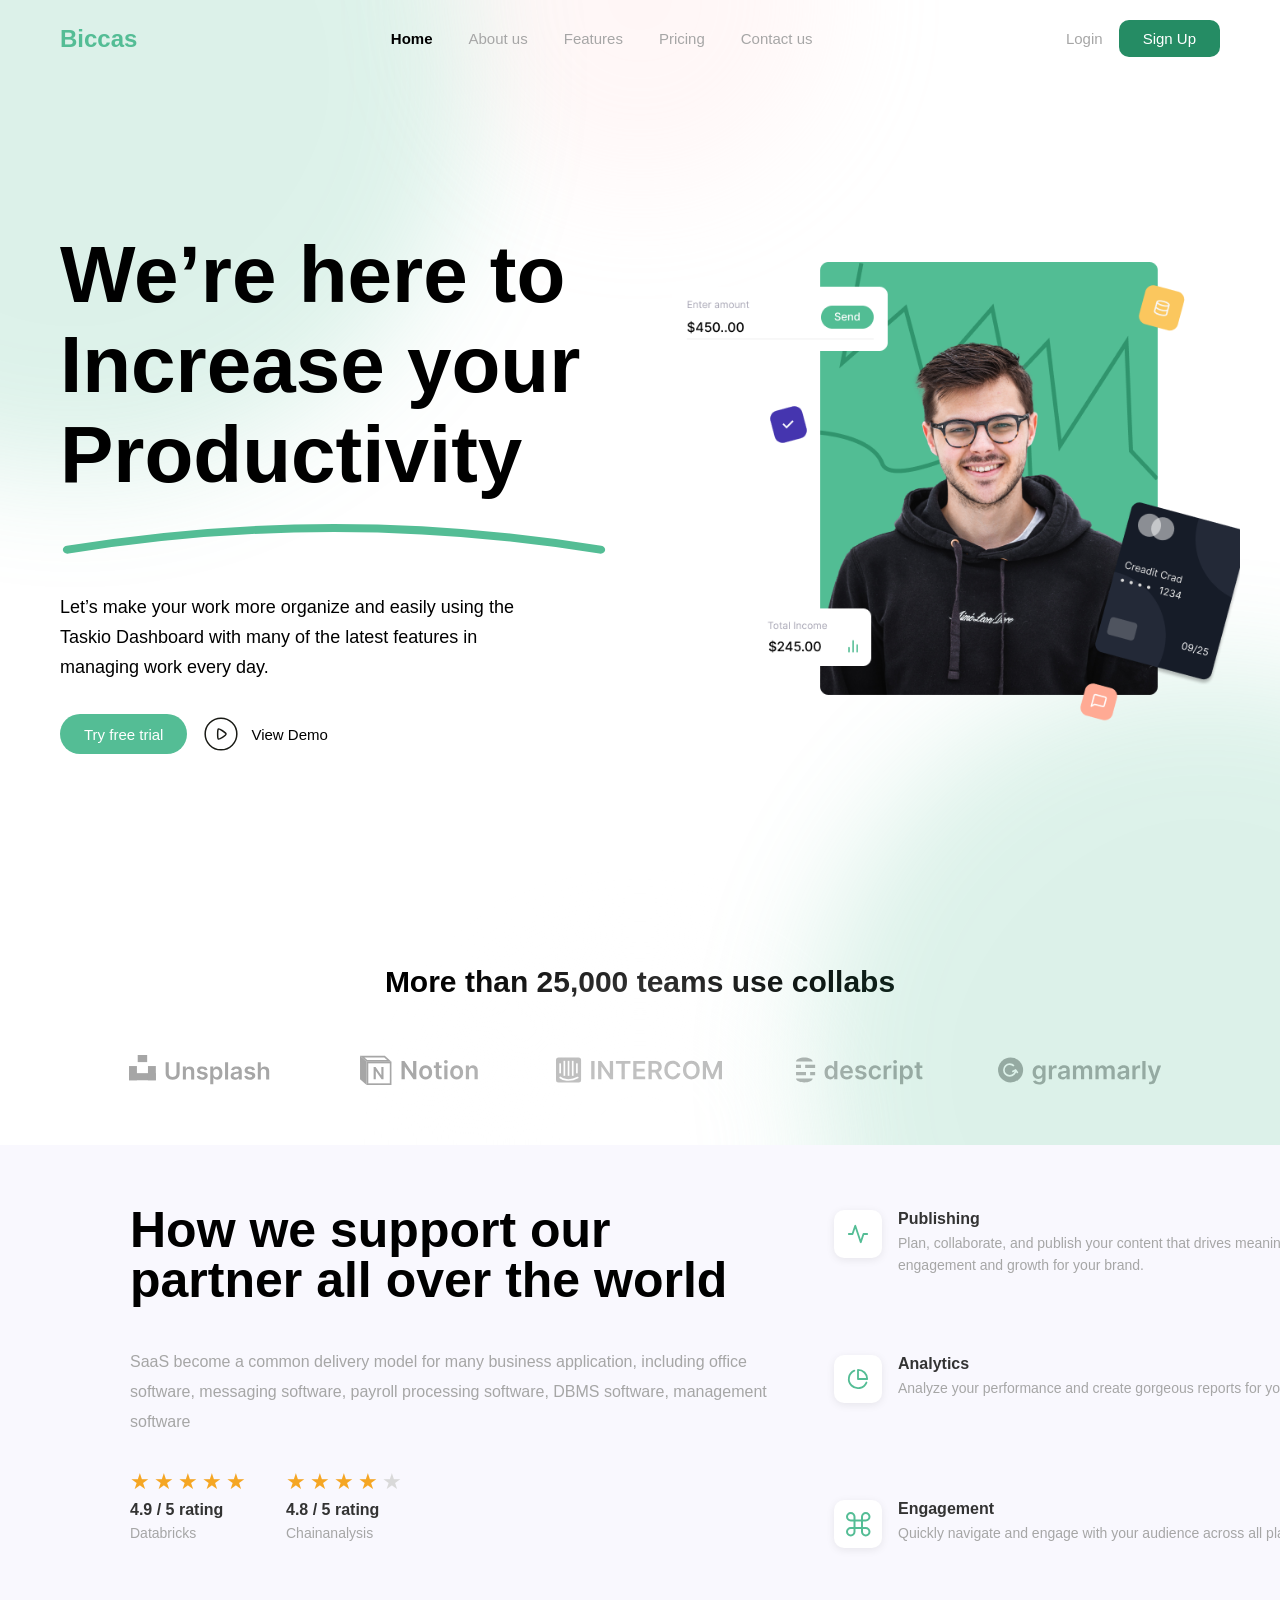
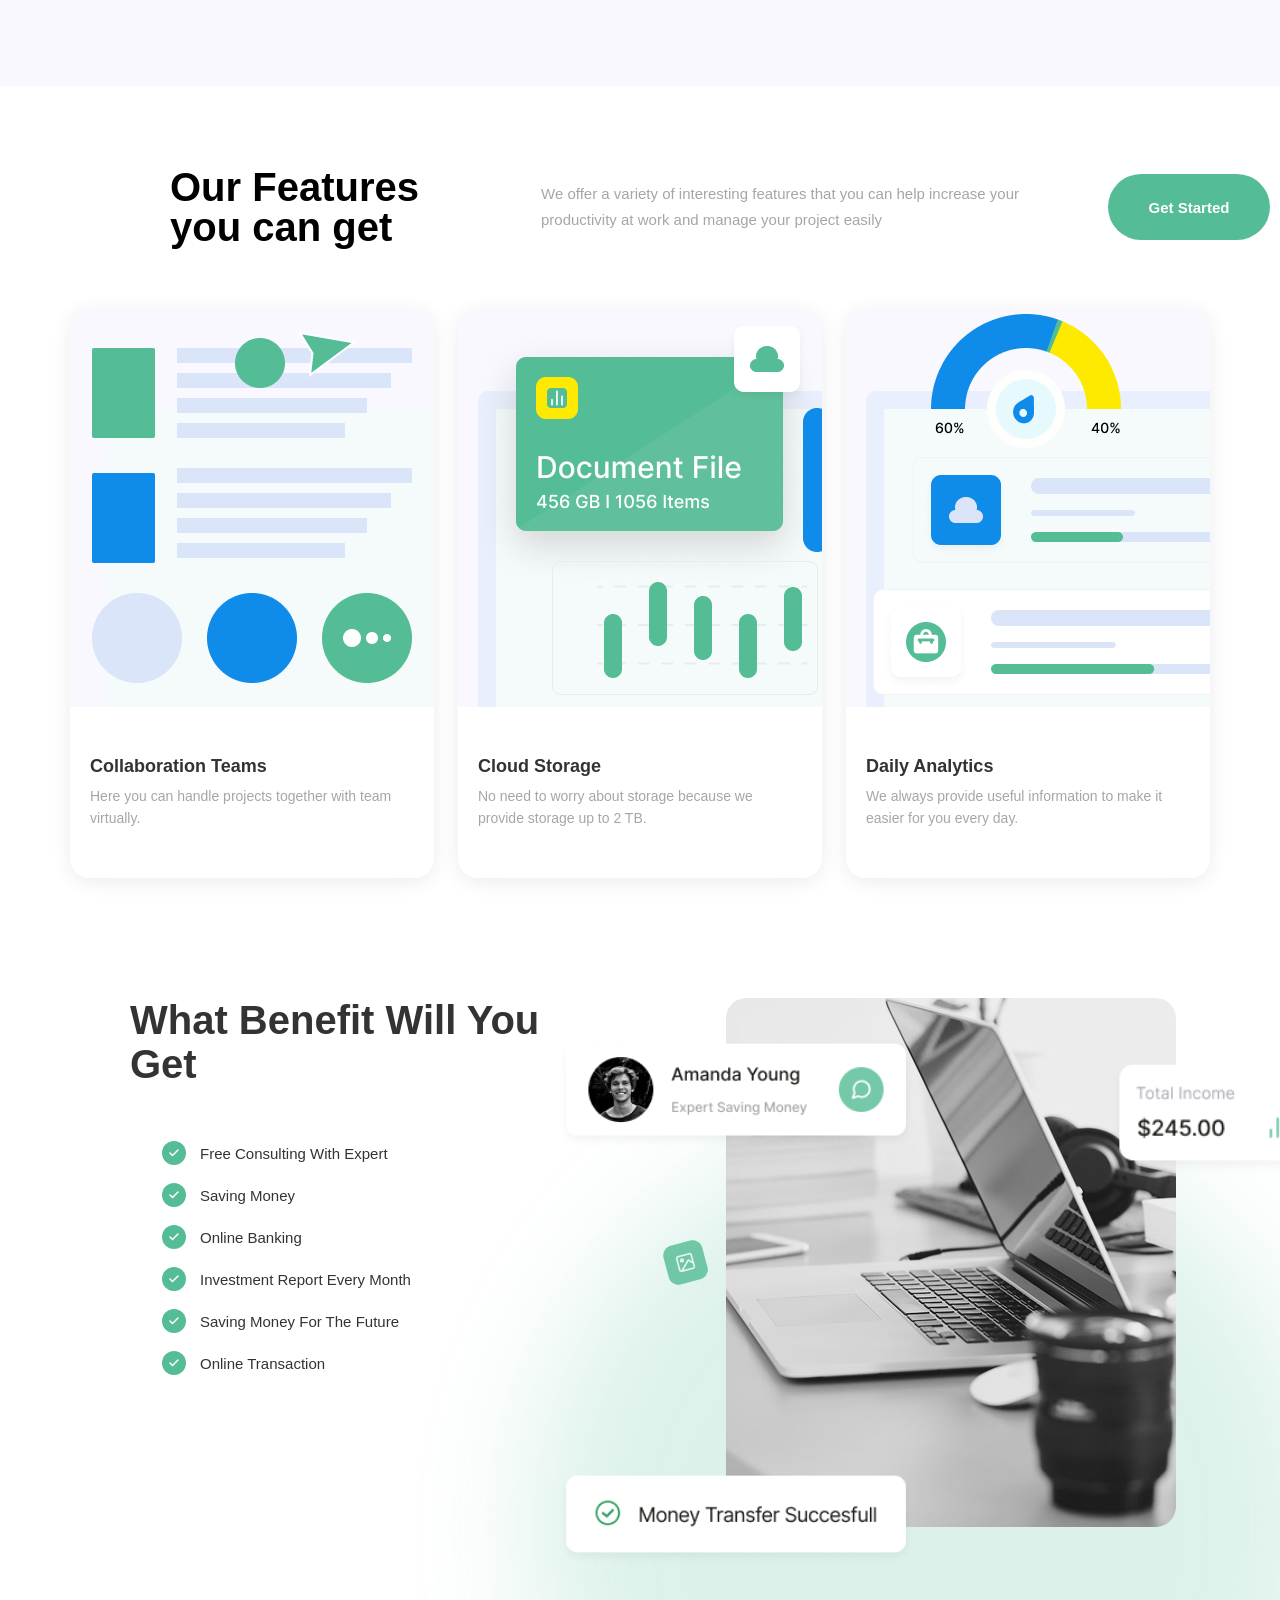
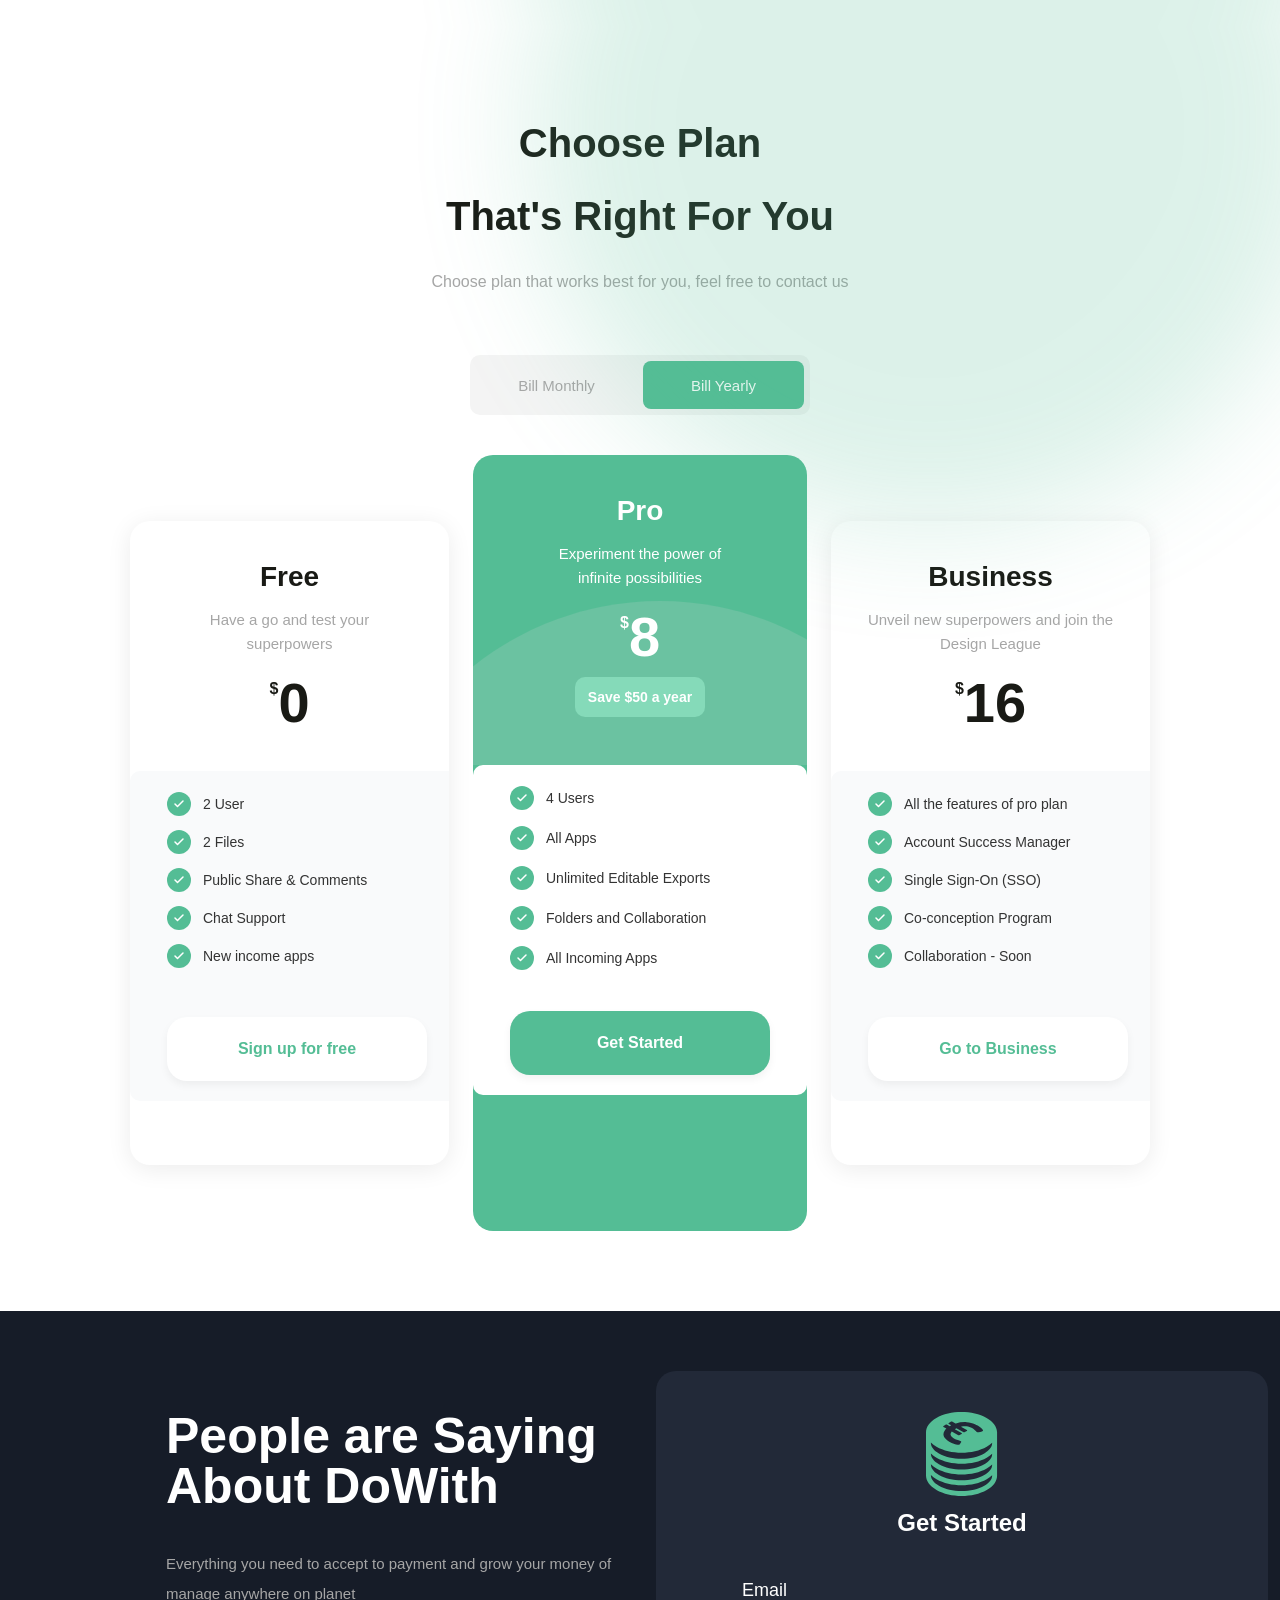
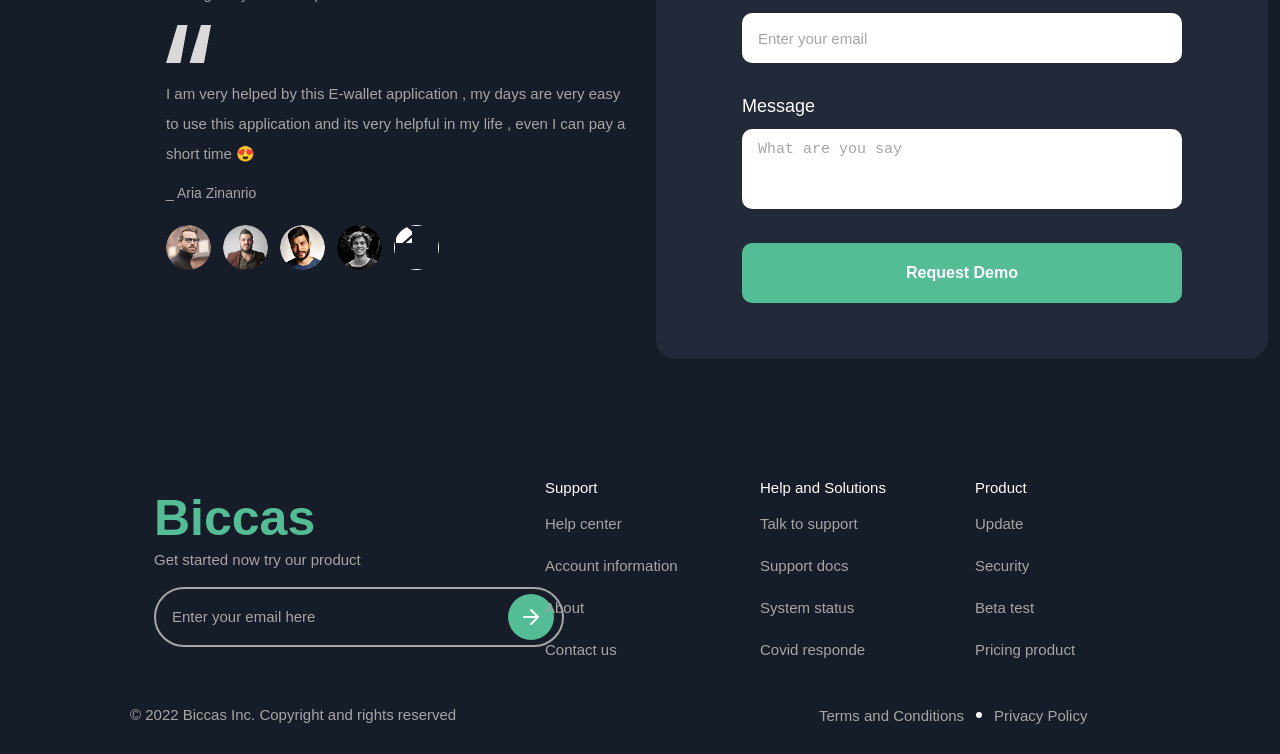
==== index.html @ c3f3ab1d "Initial commit♟" ====
<!DOCTYPE html>
<html lang="en">

<head>
    <meta charset="UTF-8">
    <meta name="viewport" content="width=device-width, initial-scale=1.0">
    <title>Biccas</title>
    <link rel="stylesheet" href="style.css">
</head>

<body>

    <div class="container main-wrapper">
        <div class="circle circle-teal circle-top-left"></div>
        <div class="circle circle-teal circle-bottom-right"></div>
        <div class="circle circle-pink circle-top-center"></div>
        <div class="circle circle-white circle-bottom-center"></div>

        <header>
            <div class="logo">Biccas</div>

            <nav>
                <a href="" class="active">Home</a>
                <a href="#about-us">About us</a>
                <a href="#features">Features</a>
                <a href="#pricing">Pricing</a>
                <a href="#contact-us">Contact us</a>
            </nav>

            <div class="header-actions">
                <button class="login-btn">Login</button>
                <button class="signup-btn">Sign Up</button>
            </div>
        </header>

        <section class="hero">
            <div class="hero-content">
                <div class="hero-title">We’re here to Increase your Productivity</div>
                <svg class="hero-curve-line" viewBox="-8 -8 571 76" xmlns="http://www.w3.org/2000/svg"
                    preserveAspectRatio="none">
                    <path d="M 0 55 Q 277 0 555 55" stroke="#54BD95" stroke-width="10" stroke-linecap="round"
                        fill="none" />
                </svg>
                <div class="hero-desc">Let’s make your work more organize and easily using the Taskio Dashboard with
                    many of the latest features in managing
                    work every day.</div>

                <div class="hero-actions">
                    <button class="btn-primary">Try free trial</button>
                    <button class="play-btn"><img src="./public/play.svg" alt="play">View Demo</button>
                </div>
            </div>
            <div class="hero-visuals">
                <img src="./public/hero.png" alt="Hero" class="hero-img">
            </div>
        </section>

        <section class="brands">
            <p class="brands-header">More than 25,000 teams use collabs</p>
            <div class="brand-logos">
                <div class="brand-item"><img src="./public/unsplash.svg" alt="Unsplash"></div>
                <div class="brand-item"><img src="./public/notion.svg" alt="Notion"></div>
                <div class="brand-item"><img src="./public/intercom.svg" alt="Intercom"></div>
                <div class="brand-item"><img src="./public/descript.svg" alt="Descript"></div>
                <div class="brand-item"><img src="./public/grammarly.svg" alt="Grammarly"></div>
            </div>
        </section>
    </div>

    <section class="support" id="about-us">
        <div class="support-left">
            <h2 class="support-title">How we support our partner all over the world</h2>
            <p class="support-details">SaaS become a common delivery model for many business application, including office
                software, messaging software, payroll processing software, DBMS software, management software</p>

            <div class="ratings">
                <div class="rating-item">
                    <div class="stars">
                        <span class="star gold">★</span>
                        <span class="star gold">★</span>
                        <span class="star gold">★</span>
                        <span class="star gold">★</span>
                        <span class="star gold">★</span>
                    </div>
                    <p class="rating-score">4.9 / 5 rating</p>
                    <p class="rating-brand">Databricks</p>
                </div>
                <div class="rating-item">
                    <div class="stars">
                        <span class="star gold">★</span>
                        <span class="star gold">★</span>
                        <span class="star gold">★</span>
                        <span class="star gold">★</span>
                        <span class="star gray">★</span>
                    </div>
                    <p class="rating-score">4.8 / 5 rating</p>
                    <p class="rating-brand">Chainanalysis</p>
                </div>
            </div>
        </div>
        <div class="support-right">
            <div class="support-feature">
                <div class="support-icon-box">
                    <svg xmlns="http://www.w3.org/2000/svg" width="22" height="22" viewBox="0 0 24 24" fill="none"
                        stroke="#54bd95" stroke-width="2" stroke-linecap="round" stroke-linejoin="round">
                        <polyline points="22 12 18 12 15 21 9 3 6 12 2 12" />
                    </svg>
                </div>
                <div class="support-feature-text">
                    <h4>Publishing</h4>
                    <p>Plan, collaborate, and publish your content that drives meaningful engagement and growth for your
                        brand.</p>
                </div>
            </div>
            <div class="support-feature">
                <div class="support-icon-box">
                    <svg xmlns="http://www.w3.org/2000/svg" width="22" height="22" viewBox="0 0 24 24" fill="none"
                        stroke="#54bd95" stroke-width="2" stroke-linecap="round" stroke-linejoin="round">
                        <path d="M21.21 15.89A10 10 0 1 1 8 2.83" />
                        <path d="M22 12A10 10 0 0 0 12 2v10z" />
                    </svg>
                </div>
                <div class="support-feature-text">
                    <h4>Analytics</h4>
                    <p>Analyze your performance and create gorgeous reports for your brand.</p>
                </div>
            </div>
            <div class="support-feature">
                <div class="support-icon-box">
                    <img src="./public/analytics.svg" alt="Analytics">
                </div>
                <div class="support-feature-text">
                    <h4>Engagement</h4>
                    <p>Quickly navigate and engage with your audience across all platforms.</p>
                </div>
            </div>
        </div>
    </section>

    <section class="features" id="features">
        <div class="features-header">
            <h2 class="features-title">Our Features you can get</h2>
            <p class="features-desc">We offer a variety of interesting features that you can help increase your
                productivity at work and manage your project easily</p>
            <button class="btn-get-started">Get Started</button>
        </div>

        <div class="features-grid">
            <div class="feature-card">
                <div class="feature-card-img">
                    <img src="./public/feature3.png" alt="Collaboration Teams">
                </div>
                <div class="feature-card-body">
                    <h3>Collaboration Teams</h3>
                    <p>Here you can handle projects together with team virtually.</p>
                </div>
            </div>
            <div class="feature-card">
                <div class="feature-card-img">
                    <img src="./public/feature2.png" alt="Cloud Storage">
                </div>
                <div class="feature-card-body">
                    <h3>Cloud Storage</h3>
                    <p>No need to worry about storage because we provide storage up to 2 TB.</p>
                </div>
            </div>
            <div class="feature-card">
                <div class="feature-card-img">
                    <img src="./public/feature1.png" alt="Daily Analytics">
                </div>
                <div class="feature-card-body">
                    <h3>Daily Analytics</h3>
                    <p>We always provide useful information to make it easier for you every day.</p>
                </div>
            </div>
        </div>
    </section>

    <section class="benefits">
        <div class="circle circle-teal benefits-circle-br"></div>
        <div class="benefits-left">
            <h2 class="benefits-header">What Benefit Will You Get</h2>
            <div class="benefits-list-box">
                <ul class="benefits-list">
                    <li><span class="check-icon"><svg xmlns="http://www.w3.org/2000/svg" width="12" height="12"
                                viewBox="0 0 24 24" fill="none" stroke="#ffffff" stroke-width="3" stroke-linecap="round"
                                stroke-linejoin="round">
                                <polyline points="20 6 9 17 4 12" />
                            </svg></span>Free Consulting With Expert</li>
                    <li><span class="check-icon"><svg xmlns="http://www.w3.org/2000/svg" width="12" height="12"
                                viewBox="0 0 24 24" fill="none" stroke="#ffffff" stroke-width="3" stroke-linecap="round"
                                stroke-linejoin="round">
                                <polyline points="20 6 9 17 4 12" />
                            </svg></span>Saving Money</li>
                    <li><span class="check-icon"><svg xmlns="http://www.w3.org/2000/svg" width="12" height="12"
                                viewBox="0 0 24 24" fill="none" stroke="#ffffff" stroke-width="3" stroke-linecap="round"
                                stroke-linejoin="round">
                                <polyline points="20 6 9 17 4 12" />
                            </svg></span>Online Banking</li>
                    <li><span class="check-icon"><svg xmlns="http://www.w3.org/2000/svg" width="12" height="12"
                                viewBox="0 0 24 24" fill="none" stroke="#ffffff" stroke-width="3" stroke-linecap="round"
                                stroke-linejoin="round">
                                <polyline points="20 6 9 17 4 12" />
                            </svg></span>Investment Report Every Month</li>
                    <li><span class="check-icon"><svg xmlns="http://www.w3.org/2000/svg" width="12" height="12"
                                viewBox="0 0 24 24" fill="none" stroke="#ffffff" stroke-width="3" stroke-linecap="round"
                                stroke-linejoin="round">
                                <polyline points="20 6 9 17 4 12" />
                            </svg></span>Saving Money For The Future</li>
                    <li><span class="check-icon"><svg xmlns="http://www.w3.org/2000/svg" width="12" height="12"
                                viewBox="0 0 24 24" fill="none" stroke="#ffffff" stroke-width="3" stroke-linecap="round"
                                stroke-linejoin="round">
                                <polyline points="20 6 9 17 4 12" />
                            </svg></span>Online Transaction</li>
                </ul>
            </div>
        </div>
        <div class="benefits-right">
            <div class="benefits-img-wrapper">
                <img src="./public/benefit2.png" alt="Benefit Side" class="benefits-side-img">
                <div class="benefits-main-stack">
                    <img src="./public/benefit1.png" alt="Benefit" class="benefits-main-img">
                    <img src="./public/benefit5.png" alt="Benefit Overlay Top" class="benefits-overlay-top">
                    <img src="./public/benefit4.png" alt="Benefit Overlay Right Top" class="benefits-overlay-right-top">
                    <img src="./public/benefit3.png" alt="Benefit Overlay" class="benefits-overlay-img">
                </div>
            </div>
        </div>
    </section>

    <section class="pricing" id="pricing">
        <div class="circle circle-teal pricing-circle-tr"></div>
        <div class="pricing-header">
            <h2 class="pricing-title">Choose Plan<br>That's Right For You</h2>
            <p class="pricing-desc">Choose plan that works best for you, feel free to contact us</p>
        </div>

        <div class="pricing-toggle">
            <button class="toggle-btn" id="btn-monthly" onclick="setBilling('monthly')">Bill Monthly</button>
            <button class="toggle-btn active" id="btn-yearly" onclick="setBilling('yearly')">Bill Yearly</button>
        </div>

        <div class="pricing-cards">
            <div class="price-card price-card-side">
                <div class="price-card-content">
                    <h3 class="price-plan">Free</h3>
                    <p class="price-plan-desc">Have a go and test your superpowers</p>
                    <div class="price-amount"><span class="price-currency">$</span><span
                            class="price-value">0</span></div>
                </div>
                <div class="price-features-box price-features-side">
                    <div class="price-list-wrapper">
                        <ul class="price-list">
                            <li><span class="check-icon"><svg xmlns="http://www.w3.org/2000/svg" width="12"
                                        height="12" viewBox="0 0 24 24" fill="none" stroke="#ffffff" stroke-width="3"
                                        stroke-linecap="round" stroke-linejoin="round">
                                        <polyline points="20 6 9 17 4 12" />
                                    </svg></span>2 User</li>
                            <li><span class="check-icon"><svg xmlns="http://www.w3.org/2000/svg" width="12"
                                        height="12" viewBox="0 0 24 24" fill="none" stroke="#ffffff" stroke-width="3"
                                        stroke-linecap="round" stroke-linejoin="round">
                                        <polyline points="20 6 9 17 4 12" />
                                    </svg></span>2 Files</li>
                            <li><span class="check-icon"><svg xmlns="http://www.w3.org/2000/svg" width="12"
                                        height="12" viewBox="0 0 24 24" fill="none" stroke="#ffffff" stroke-width="3"
                                        stroke-linecap="round" stroke-linejoin="round">
                                        <polyline points="20 6 9 17 4 12" />
                                    </svg></span>Public Share &amp; Comments</li>
                            <li><span class="check-icon"><svg xmlns="http://www.w3.org/2000/svg" width="12"
                                        height="12" viewBox="0 0 24 24" fill="none" stroke="#ffffff" stroke-width="3"
                                        stroke-linecap="round" stroke-linejoin="round">
                                        <polyline points="20 6 9 17 4 12" />
                                    </svg></span>Chat Support</li>
                            <li><span class="check-icon"><svg xmlns="http://www.w3.org/2000/svg" width="12"
                                        height="12" viewBox="0 0 24 24" fill="none" stroke="#ffffff" stroke-width="3"
                                        stroke-linecap="round" stroke-linejoin="round">
                                        <polyline points="20 6 9 17 4 12" />
                                    </svg></span>New income apps</li>
                        </ul>
                        <button class="price-cta-btn">Sign up for free</button>
                    </div>
                </div>
            </div>
            <div class="price-card price-card-middle">
                <div class="price-top-section">
                    <div class="price-card-content">
                        <h3 class="price-plan">Pro</h3>
                        <p class="price-plan-desc">Experiment the power of infinite possibilities</p>
                        <div class="price-amount"><span class="price-currency">$</span><span
                                class="price-value">8</span></div>
                        <div class="price-save-badge">Save $50 a year</div>
                    </div>
                    <div class="price-middle-circle"></div>
                </div>
                <div class="price-features-box price-features-middle">
                    <div class="price-list-wrapper">
                        <ul class="price-list">
                            <li><span class="check-icon check-circle-white"><svg xmlns="http://www.w3.org/2000/svg"
                                        width="12" height="12" viewBox="0 0 24 24" fill="none" stroke="#54bd95"
                                        stroke-width="3" stroke-linecap="round" stroke-linejoin="round">
                                        <polyline points="20 6 9 17 4 12" />
                                    </svg></span>4 Users</li>
                            <li><span class="check-icon check-circle-white"><svg xmlns="http://www.w3.org/2000/svg"
                                        width="12" height="12" viewBox="0 0 24 24" fill="none" stroke="#54bd95"
                                        stroke-width="3" stroke-linecap="round" stroke-linejoin="round">
                                        <polyline points="20 6 9 17 4 12" />
                                    </svg></span>All Apps</li>
                            <li><span class="check-icon check-circle-white"><svg xmlns="http://www.w3.org/2000/svg"
                                        width="12" height="12" viewBox="0 0 24 24" fill="none" stroke="#54bd95"
                                        stroke-width="3" stroke-linecap="round" stroke-linejoin="round">
                                        <polyline points="20 6 9 17 4 12" />
                                    </svg></span>Unlimited Editable Exports</li>
                            <li><span class="check-icon check-circle-white"><svg xmlns="http://www.w3.org/2000/svg"
                                        width="12" height="12" viewBox="0 0 24 24" fill="none" stroke="#54bd95"
                                        stroke-width="3" stroke-linecap="round" stroke-linejoin="round">
                                        <polyline points="20 6 9 17 4 12" />
                                    </svg></span>Folders and Collaboration</li>
                            <li><span class="check-icon check-circle-white"><svg xmlns="http://www.w3.org/2000/svg"
                                        width="12" height="12" viewBox="0 0 24 24" fill="none" stroke="#54bd95"
                                        stroke-width="3" stroke-linecap="round" stroke-linejoin="round">
                                        <polyline points="20 6 9 17 4 12" />
                                    </svg></span>All Incoming Apps</li>
                        </ul>
                        <button class="price-cta-middle-btn">Get Started</button>
                    </div>
                </div>
            </div>
            <div class="price-card price-card-side">
                <div class="price-card-content">
                    <h3 class="price-plan">Business</h3>
                    <p class="price-plan-desc">Unveil new superpowers and join the Design League</p>
                    <div class="price-amount"><span class="price-currency">$</span><span
                            class="price-value">16</span></div>
                </div>
                <div class="price-features-box price-features-side">
                    <div class="price-list-wrapper">
                        <ul class="price-list">
                            <li><span class="check-icon"><svg xmlns="http://www.w3.org/2000/svg" width="12"
                                        height="12" viewBox="0 0 24 24" fill="none" stroke="#ffffff" stroke-width="3"
                                        stroke-linecap="round" stroke-linejoin="round">
                                        <polyline points="20 6 9 17 4 12" />
                                    </svg></span>All the features of pro plan</li>
                            <li><span class="check-icon"><svg xmlns="http://www.w3.org/2000/svg" width="12"
                                        height="12" viewBox="0 0 24 24" fill="none" stroke="#ffffff" stroke-width="3"
                                        stroke-linecap="round" stroke-linejoin="round">
                                        <polyline points="20 6 9 17 4 12" />
                                    </svg></span>Account Success Manager</li>
                            <li><span class="check-icon"><svg xmlns="http://www.w3.org/2000/svg" width="12"
                                        height="12" viewBox="0 0 24 24" fill="none" stroke="#ffffff" stroke-width="3"
                                        stroke-linecap="round" stroke-linejoin="round">
                                        <polyline points="20 6 9 17 4 12" />
                                    </svg></span>Single Sign-On (SSO)</li>
                            <li><span class="check-icon"><svg xmlns="http://www.w3.org/2000/svg" width="12"
                                        height="12" viewBox="0 0 24 24" fill="none" stroke="#ffffff" stroke-width="3"
                                        stroke-linecap="round" stroke-linejoin="round">
                                        <polyline points="20 6 9 17 4 12" />
                                    </svg></span>Co-conception Program</li>
                            <li><span class="check-icon"><svg xmlns="http://www.w3.org/2000/svg" width="12"
                                        height="12" viewBox="0 0 24 24" fill="none" stroke="#ffffff" stroke-width="3"
                                        stroke-linecap="round" stroke-linejoin="round">
                                        <polyline points="20 6 9 17 4 12" />
                                    </svg></span>Collaboration - Soon</li>
                        </ul>
                        <button class="price-cta-btn">Go to Business</button>
                    </div>
                </div>
            </div>
        </div>
    </section>

    <section class="cta-footer-section" id="contact-us">
        <div class="cta-left">
            <h2 class="cta-header">People are Saying About DoWith</h2>
            <p class="cta-desc">Everything you need to accept to payment and grow your money of manage anywhere on
                planet</p>
            <img src="./public/footer1.png" alt="Testimonial" class="cta-avatar">
            <p class="cta-testimonial">I am very helped by this E-wallet application , my days are very easy to use
                this application and its very helpful in my life , even I can pay a short time 😍</p>
            <p class="cta-author">_ Aria Zinanrio</p>
            <div class="cta-avatars-grid">
                <img src="./public/contact1.png" alt="" class="cta-grid-img">
                <img src="./public/contact2.png" alt="" class="cta-grid-img">
                <img src="./public/contact3.png" alt="" class="cta-grid-img">
                <img src="./public/contact4.png" alt="" class="cta-grid-img">
                <img src="./public/play.png" alt="" class="cta-grid-img cta-grid-play">
            </div>
        </div>
        <div class="cta-right">
            <div class="cta-form-box">
                <div class="cta-form-header">
                    <img src="./public/getstarted.svg" alt="Get Started" class="cta-form-icon">
                    <h3 class="cta-form-title">Get Started</h3>
                </div>
                <div class="cta-input-box">
                    <div class="cta-field">
                        <label class="cta-label">Email</label>
                        <input type="email" class="cta-input" placeholder="Enter your email">
                    </div>
                    <div class="cta-field cta-field-message">
                        <label class="cta-label">Message</label>
                        <textarea class="cta-input cta-textarea" placeholder="What are you say"></textarea>
                    </div>
                    <button class="cta-request-btn">Request Demo</button>
                </div>
            </div>
        </div>
    </section>

    <footer class="footer">
        <div class="footer-top">
            <div class="footer-info-box">
                <div class="footer-brand">Biccas</div>
                <p class="footer-tagline">Get started now try our product</p>
                <div class="footer-email-box">
                    <input type="email" class="footer-email-input" placeholder="Enter your email here">
                    <button class="footer-email-btn">
                        <svg xmlns="http://www.w3.org/2000/svg" width="24" height="24" viewBox="0 0 24 24" fill="none"
                            stroke="#ffffff" stroke-width="2" stroke-linecap="round" stroke-linejoin="round">
                            <line x1="5" y1="12" x2="19" y2="12" />
                            <polyline points="12 5 19 12 12 19" />
                        </svg>
                    </button>
                </div>
            </div>
            <div class="footer-nav-links">
                <div class="footer-nav-col">
                    <h4 class="footer-nav-title">Support</h4>
                    <ul class="footer-nav-list">
                        <li>Help center</li>
                        <li>Account information</li>
                        <li>About</li>
                        <li>Contact us</li>
                    </ul>
                </div>
                <div class="footer-nav-col">
                    <h4 class="footer-nav-title">Help and Solutions</h4>
                    <ul class="footer-nav-list">
                        <li>Talk to support</li>
                        <li>Support docs</li>
                        <li>System status</li>
                        <li>Covid responde</li>
                    </ul>
                </div>
                <div class="footer-nav-col">
                    <h4 class="footer-nav-title">Product</h4>
                    <ul class="footer-nav-list">
                        <li>Update</li>
                        <li>Security</li>
                        <li>Beta test</li>
                        <li>Pricing product</li>
                    </ul>
                </div>
            </div>
        </div>
        <div class="footer-bottom">
            <p class="footer-copy">&copy; 2022 Biccas Inc. Copyright and rights reserved</p>
            <div class="footer-links">
                <a href="#" class="footer-link">Terms and Conditions</a>
                <span class="footer-dot"></span>
                <a href="#" class="footer-link">Privacy Policy</a>
            </div>
        </div>
    </footer>

    <script>
        const navLinks = document.querySelectorAll('nav a');
        navLinks.forEach(link => {
            link.addEventListener('click', () => {
                navLinks.forEach(l => l.classList.remove('active'));
                link.classList.add('active');
            });
        });
        function setBilling(type) {
            document.querySelectorAll('.toggle-btn').forEach(b => b.classList.remove('active'));
            document.getElementById('btn-' + type).classList.add('active');
        }
    </script>
</body>

</html>
---- style.css ----
* {
	margin: 0;
	padding: 0;
	box-sizing: border-box;
}

body {
	background-color: #ffffff;
	font-family: sans-serif;
}

header {
	background-color: transparent;
	display: flex;
	align-items: center;
	justify-content: space-between;
	padding: 20px 60px;
	position: relative;
	z-index: 1;
}

.logo {
	color: #54bd95;
	font-size: 24px;
	font-weight: 700;
}

nav {
	display: flex;
	gap: 36px;
	list-style: none;
}

nav a {
	text-decoration: none;
	color: #a6a6a6;
	font-size: 15px;
}

nav a:hover {
	color: #258c64;
}

nav a.active {
	color: black;
	font-weight: 600;
}

.header-actions {
	display: flex;
	align-items: center;
	gap: 16px;
}

.login-btn {
	background: transparent;
	border: none;
	color: #a6a6a6;
	font-size: 15px;
	cursor: pointer;
}

.signup-btn {
	background-color: #258c64;
	color: #ffffff;
	border: none;
	border-radius: 10px;
	padding: 10px 24px;
	font-size: 15px;
	cursor: pointer;
}

.signup-btn:hover {
	opacity: 0.9;
}

.container.main-wrapper {
	position: relative;
	overflow: hidden;
}

.hero {
	min-height: calc(100vh - 70px);
	display: flex;
	align-items: center;
	position: relative;
	z-index: 1;
}

.hero-content {
	width: 50%;
	padding: 32px 32px 32px 60px;
	display: flex;
	flex-direction: column;
	align-items: flex-start;
	justify-content: center;
}

.hero-actions {
	display: flex;
	align-items: center;
	gap: 14px;
	margin-top: 32px;
}

.btn-primary {
	background-color: #54bd95;
	color: #ffffff;
	border: none;
	border-radius: 20px;
	padding: 10px 24px;
	font-size: 15px;
	cursor: pointer;
	height: 40px;
}

.play-btn {
	display: flex;
	align-items: center;
	gap: 10px;
	width: 152px;
	height: 40px;
	background: transparent;
	border: none;
	font-size: 15px;
	cursor: pointer;
}

.play-btn img {
	width: 40px;
	height: 40px;
}

.hero-title {
	width: 100%;
	max-width: 555px;
	height: 270px;
	font-weight: 700;
	font-size: 80px;
	line-height: 90px;
	letter-spacing: 0%;
	opacity: 1;
}

.hero-desc {
	width: 100%;
	max-width: 461px;
	height: 90px;
	font-weight: 500;
	font-size: 18px;
	line-height: 30px;
	letter-spacing: 0%;
	opacity: 1;
	margin-top: 32px;

}

.hero-curve-line {
	width: 100%;
	max-width: 555px;
	height: 60px;
	opacity: 1;
}

.hero-visuals {
	width: 50%;
	padding: 32px 40px 32px 32px;
	display: flex;
	align-items: center;
	justify-content: center;
}

.hero-img {
	width: 100%;
	height: auto;
	opacity: 1;
}

.brands {
	padding: 60px 60px;
	text-align: center;
}

.brands-header {
	width: 720px;
	height: 48px;
	font-size: 30px;
	font-weight: 700;
	line-height: 100%;
	letter-spacing: 0%;
	text-align: center;
	opacity: 1;
	margin: 0 auto 40px auto;
}

.brand-logos {
	display: flex;
	justify-content: center;
	align-items: center;
	gap: 24px;
	flex-wrap: wrap;
}

.brand-item {
	width: 196px;
	height: 30px;
	background-color: #ffffff;
	display: flex;
	align-items: center;
	justify-content: center;
	overflow: hidden;
}

.brand-item img {
	max-width: 100%;
	max-height: 100%;
	object-fit: contain;
}

.features {
	background-color: #ffffff;
	padding: 60px 130px;
}

.cta-footer-section {
	background-color: #161c28;
	display: flex;
	align-items: center;
	padding: 60px 130px;
	gap: 60px;
}

.cta-left {
	width: 550px;
	min-width: 466px;
	height: 588px;
	padding: 40px 36px;
	display: flex;
	flex-direction: column;
	gap: 16px;
}

.cta-header {
	width: 444px;
	height: 122px;
	font-size: 50px;
	font-weight: 600;
	color: #ffffff;
	line-height: 100%;
	letter-spacing: 0%;
	opacity: 1;
}

.cta-desc {
	width: 461px;
	height: 60px;
	font-size: 15px;
	font-weight: 200;
	color: #a6a6a6;
	line-height: 30px;
	letter-spacing: 0%;
	opacity: 1;
}

.cta-avatar {
	width: 45px;
	height: 38px;
	object-fit: cover;
}

.cta-testimonial {
	width: 461px;
	height: 90px;
	font-size: 15px;
	font-weight: 300;
	color: #a6a6a6;
	line-height: 30px;
	letter-spacing: 0%;
	opacity: 1;
}

.cta-author {
	font-size: 14px;
	font-weight: 500;
	color: #a6a6a6;
}

.cta-avatars-grid {
	display: flex;
	gap: 12px;
	align-items: center;
	margin-top: 8px;
}

.cta-grid-img {
	width: 45px;
	height: 45px;
	object-fit: cover;
	border-radius: 50%;
}

.cta-grid-play {
	filter: brightness(0) invert(1);
}

.cta-right {
	flex: 1;
}

.cta-form-box {
	width: 612px;
	height: 588px;
	background-color: #222938;
	border-radius: 20px;
	padding: 40px;
	display: flex;
	flex-direction: column;
	align-items: center;
}

.cta-form-header {
	display: flex;
	flex-direction: column;
	align-items: center;
	gap: 12px;
}

.cta-form-icon {
	width: 72px;
	height: 86px;
	object-fit: contain;
	opacity: 1;
}

.cta-form-title {
	font-size: 24px;
	font-weight: 600;
	color: #ffffff;
}

.cta-input-box {
	width: 480px;
	height: 370px;
	border-radius: 10px;
	margin-top: 20px;
	display: flex;
	flex-direction: column;
	align-items: center;
	justify-content: space-between;
	padding: 24px 16px 16px;
}

.cta-field {
	width: 440px;
	height: 92px;
	display: flex;
	flex-direction: column;
	gap: 10px;
}

.cta-label {
	width: 51px;
	height: 22px;
	font-size: 18px;
	font-weight: 500;
	line-height: 100%;
	letter-spacing: 0%;
	color: #ffffff;
}

.cta-input {
	width: 440px;
	height: 50px;
	border-radius: 10px;
	border: none;
	background-color: #ffffff;
	padding: 0 16px;
	font-size: 15px;
	color: #333333;
	outline: none;
}

.cta-input::placeholder {
	color: #a6a6a6;
}

.cta-field-message {
	width: 440px;
	height: 122px;
}

.cta-textarea {
	width: 440px;
	height: 80px;
	border-radius: 10px;
	border: none;
	background-color: #ffffff;
	padding: 12px 16px;
	font-size: 15px;
	color: #333333;
	outline: none;
	resize: none;
}

.cta-textarea::placeholder {
	color: #a6a6a6;
}

.cta-request-btn {
	width: 440px;
	height: 60px;
	border-radius: 10px;
	background-color: #54bd95;
	border: none;
	color: #ffffff;
	font-size: 16px;
	font-weight: 600;
	cursor: pointer;
}

.cta-request-btn:hover {
	opacity: 0.9;
}

.footer {
	background-color: #161c28;
	padding: 60px 130px 24px;
}

.footer-top {
	margin-bottom: 40px;
	display: flex;
	justify-content: space-between;
	align-items: flex-start;
}

.footer-nav-links {
	width: 587px;
	display: flex;
	gap: 40px;
	justify-content: flex-end;
	margin-left: auto;
}

.footer-nav-col {
	width: 175px;
}

.footer-nav-title {
	font-size: 15px;
	font-weight: 500;
	color: #ffffff;
	margin-bottom: 16px;
}

.footer-nav-list {
	list-style: none;
	display: flex;
	flex-direction: column;
	gap: 20px;
}

.footer-nav-list li {
	width: 175px;
	height: 22px;
	white-space: nowrap;
	font-size: 15px;
	font-weight: 500;
	line-height: 100%;
	letter-spacing: 0%;
	color: #a6a6a6;
	cursor: pointer;
	display: flex;
	align-items: center;
}

.footer-nav-list li:hover {
	color: #ffffff;
}

.footer-info-box {
	width: 410px;
	height: 180px;
	padding: 24px;
}

.footer-brand {
	width: 160px;
	height: 30px;
	font-size: 50px;
	font-weight: 600;
	line-height: 30px;
	letter-spacing: 0%;
	color: #54bd95;
}

.footer-tagline {
	width: 286px;
	height: 30px;
	font-size: 15px;
	font-weight: 500;
	line-height: 30px;
	letter-spacing: 0%;
	color: #a6a6a6;
	margin-top: 12px;
}

.footer-email-box {
	width: 410px;
	height: 60px;
	border: 2px solid #a6a6a6;
	border-radius: 35px;
	display: flex;
	align-items: center;
	justify-content: space-between;
	padding: 0 8px 0 16px;
	margin-top: 12px;
}

.footer-email-input {
	width: 184px;
	height: 30px;
	background: transparent;
	border: none;
	outline: none;
	font-size: 15px;
	font-weight: 500;
	line-height: 30px;
	letter-spacing: 0%;
	color: #a6a6a6;
}

.footer-email-input::placeholder {
	color: #a6a6a6;
}

.footer-email-btn {
	width: 46px;
	height: 46px;
	background-color: #54bd95;
	border: none;
	border-radius: 30px;
	display: flex;
	align-items: center;
	justify-content: center;
	cursor: pointer;
	flex-shrink: 0;
}

.footer-email-btn:hover {
	opacity: 0.9;
}

.footer-bottom {
	display: flex;
	align-items: center;
	justify-content: space-between;
}

.footer-copy {
	width: 425px;
	height: 30px;
	font-size: 15px;
	font-weight: 500;
	line-height: 30px;
	letter-spacing: 0%;
	color: #a6a6a6;
}

.footer-links {
	width: 331px;
	height: 30px;
	display: flex;
	align-items: center;
	gap: 12px;
}

.footer-link {
	font-size: 15px;
	font-weight: 500;
	color: #a6a6a6;
	text-decoration: none;
}

.footer-link:hover {
	color: #ffffff;
}

.footer-dot {
	width: 6px;
	height: 6px;
	background-color: #ffffff;
	border-radius: 50%;
	flex-shrink: 0;
}

.pricing {
	background-color: #ffffff;
	padding: 80px 130px;
	position: relative;
	overflow: hidden;
}

.pricing-circle-tr {
	width: 2000px;
	height: 2000px;
	top: -300px;
	right: -50px;
}

.pricing-header {
	text-align: center;
	margin-bottom: 60px;
}

.pricing-title {
	width: 492px;
	height: 146px;
	font-size: 40px;
	font-weight: 700;
	line-height: 73px;
	letter-spacing: 0%;
	text-align: center;
	color: #191a15;
	margin: 0 auto 16px auto;
	opacity: 1;
}

.pricing-desc {
	font-size: 16px;
	font-weight: 400;
	color: #a6a6a6;
	line-height: 26px;
	text-align: center;
}

.pricing-toggle {
	width: 340px;
	height: 60px;
	border-radius: 10px;
	background-color: #f4f4f4;
	display: flex;
	align-items: center;
	margin: 24px auto 0;
	padding: 6px;
	gap: 6px;
}

.toggle-btn {
	flex: 1;
	height: 100%;
	border: none;
	border-radius: 8px;
	background: transparent;
	font-size: 15px;
	font-weight: 500;
	color: #a6a6a6;
	cursor: pointer;
	transition:
		background 0.2s,
		color 0.2s;
}

.toggle-btn.active {
	background-color: #54bd95;
	color: #ffffff;
}

.pricing-cards {
	display: flex;
	align-items: center;
	justify-content: center;
	gap: 24px;
	margin-top: 40px;
}

.price-card {
	width: 374px;
	border-radius: 20px;
	overflow: hidden;
}

.price-card-side {
	height: 644px;
	background-color: #ffffff;
	box-shadow: 0 4px 24px rgba(0, 0, 0, 0.08);
}

.price-card-middle {
	height: 776px;
	background-color: #54bd95;
	position: relative;
}

.price-card-content {
	padding: 40px 32px;
	text-align: center;
}

.price-amount {
	display: inline-flex;
	align-items: flex-start;
	margin: 16px auto 0;
}

.price-currency {
	font-size: 16px;
	font-weight: 600;
	color: #191a15;
	line-height: 1;
	padding-top: 6px;
}

.price-value {
	font-size: 56px;
	font-weight: 700;
	color: #191a15;
	line-height: 1;
}

.price-card-middle .price-currency,
.price-card-middle .price-value {
	color: #ffffff;
}

.price-features-box {
	width: 334px;
	height: 330px;
	border-radius: 10px;
	margin: 0 auto;
	z-index: 1;
	position: relative;
}

.price-features-side {
	background-color: #f9fafb;
	display: flex;
	align-items: center;
	justify-content: center;
}

.price-list-wrapper {
	width: 260px;
	height: 329px;
	display: flex;
	flex-direction: column;
	justify-content: space-between;
	padding: 20px 0;
}

.price-list {
	list-style: none;
	display: flex;
	flex-direction: column;
	gap: 14px;
}

.price-list li {
	display: flex;
	align-items: center;
	gap: 12px;
	font-size: 14px;
	font-weight: 500;
	color: #333333;
}

.price-cta-btn {
	width: 260px;
	height: 64px;
	border-radius: 20px;
	border: none;
	background-color: #ffffff;
	box-shadow: 0px 4px 9px 0px rgba(0, 0, 0, 0.05);
	color: #54bd95;
	font-size: 16px;
	font-weight: 600;
	cursor: pointer;
}

.price-cta-btn:hover {
	background-color: #f0faf6;
}

.price-cta-middle-btn {
	width: 260px;
	height: 64px;
	border-radius: 20px;
	border: none;
	background-color: #54bd95;
	box-shadow: 0px 4px 9px 0px rgba(0, 0, 0, 0.05);
	color: #ffffff;
	font-size: 16px;
	font-weight: 600;
	cursor: pointer;
}

.price-cta-middle-btn:hover {
	opacity: 0.9;
}

.check-circle-white {
	background-color: #ffffff;
}

.price-card-middle .price-value,
.price-card-middle .price-currency {
	color: #ffffff !important;
}

.price-features-middle .price-list li {
	color: #333333;
}

.price-features-middle .price-list li .check-circle-white svg {
	stroke: #ffffff;
}

.price-features-middle {
	background-color: #ffffff;
	display: flex;
	align-items: center;
	justify-content: center;
}

.price-features-middle .price-list-wrapper {
	width: 260px;
	height: 329px;
	display: flex;
	flex-direction: column;
	justify-content: space-between;
	padding: 20px 0;
}

.price-features-middle .price-list {
	gap: 16px;
}

.price-features-middle .price-cta-middle-btn {
	width: 260px;
}

.price-card-middle {
	position: relative;
	overflow: visible;
	display: flex;
	flex-direction: column;
}

.price-top-section {
	position: relative;
	overflow: hidden;
}

.price-card-middle .price-card-content {
	position: relative;
	z-index: 1;
}

.price-save-badge {
	width: 130px;
	height: 40px;
	background-color: #85dab9;
	border-radius: 10px;
	display: flex;
	align-items: center;
	justify-content: center;
	margin: 12px auto 8px;
	font-size: 14px;
	font-weight: 600;
	line-height: 30px;
	letter-spacing: 0%;
	color: #ffffff;
	position: relative;
	z-index: 1;
}

.price-middle-circle {
	position: absolute;
	width: 600px;
	height: 600px;
	top: 146px;
	left: -113px;
	background-color: #6bc2a1;
	border-radius: 50%;
	opacity: 1;
	z-index: 0;
}

.price-plan {
	font-size: 28px;
	font-weight: 700;
	color: #191a15;
	margin-bottom: 12px;
}

.price-card-middle .price-plan,
.price-card-middle .price-plan-desc {
	color: #ffffff;
}

.price-plan-desc {
	font-size: 15px;
	font-weight: 400;
	color: #a6a6a6;
	line-height: 24px;
	width: 210px;
	height: 54px;
	margin: 0 auto;
	display: flex;
	align-items: center;
	justify-content: center;
}

.price-card-middle .price-plan-desc {
	color: #ffffff;
	width: 210px;
}

.price-card-side:last-child .price-plan-desc {
	width: 251px;
}

.benefits {
	background-color: #ffffff;
	padding: 60px 130px 100px;
	display: flex;
	align-items: flex-start;
	gap: 60px;
	position: relative;
	overflow: hidden;
}

.benefits-circle-br {
	width: 2000px;
	height: 2000px;
	bottom: -300px;
	right: -50px;
}

.benefits-left {
	width: 471px;
	min-width: 471px;
}

.benefits-header {
	font-size: 40px;
	font-weight: 700;
	line-height: 110%;
	color: #333333;
	margin-bottom: 32px;
}

.benefits-list-box {
	width: 471px;
	height: 280px;
	border-radius: 16px;
	background-color: #ffffff;
	padding: 28px 32px;
	display: flex;
	align-items: center;
}

.benefits-list {
	list-style: none;
	display: flex;
	flex-direction: column;
	gap: 18px;
	width: 100%;
}

.benefits-list li {
	display: flex;
	align-items: center;
	gap: 14px;
	font-size: 15px;
	font-weight: 500;
	color: #333333;
}

.check-icon {
	width: 24px;
	height: 24px;
	min-width: 24px;
	background-color: #54bd95;
	border-radius: 50%;
	display: flex;
	align-items: center;
	justify-content: center;
}

.benefits-right {
	flex: 1;
	display: flex;
	justify-content: flex-end;
}

.benefits-img-wrapper {
	display: flex;
	align-items: center;
	gap: 16px;
}

.benefits-side-img {
	width: 10%;
	height: auto;
	flex-shrink: 0;
}

.benefits-main-stack {
	position: relative;
	width: 450px;
	height: 529px;
	flex-shrink: 0;
}

.benefits-main-img {
	width: 450px;
	height: 529px;
	object-fit: cover;
	border-radius: 20px;
	display: block;
}

.benefits-overlay-img {
	position: absolute;
	bottom: -40px;
	left: -170px;
	width: 360px;
	height: auto;
	background: transparent;
}

.benefits-overlay-top {
	position: absolute;
	top: 40px;
	left: -170px;
	width: 360px;
	height: auto;
	background: transparent;
}

.benefits-overlay-right-top {
	position: absolute;
	top: 60px;
	right: -144px;
	width: auto;
	height: 120px;
	background: transparent;
}

.features-grid {
	display: grid;
	grid-template-columns: repeat(3, 364px);
	gap: 24px;
	margin-top: 40px;
	justify-content: center;
}

.feature-card {
	width: 364px;
	height: 570px;
	border-radius: 20px;
	overflow: hidden;
	background-color: #ffffff;
	box-shadow: 0 4px 20px rgba(0, 0, 0, 0.08);
	display: flex;
	flex-direction: column;
}

.feature-card-img {
	height: 70%;
	overflow: hidden;
}

.feature-card-img img {
	width: 100%;
	height: 100%;
	object-fit: cover;
}

.feature-card-body {
	height: 30%;
	padding: 16px 20px;
	display: flex;
	flex-direction: column;
	justify-content: center;
	gap: 8px;
}

.feature-card-body h3 {
	font-size: 18px;
	font-weight: 600;
	color: #333333;
}

.feature-card-body p {
	font-size: 14px;
	font-weight: 400;
	color: #a6a6a6;
	line-height: 22px;
}

.features-header {
	width: 1180px;
	height: 122px;
	border-radius: 70px;
	background-color: #ffffff;
	display: flex;
	align-items: center;
	padding: 0 40px;
	gap: 40px;
}

.features-title {
	width: 331px;
	min-width: 331px;
	height: 122px;
	font-weight: 600;
	font-size: 40px;
	line-height: 100%;
	letter-spacing: 0%;
	display: flex;
	align-items: center;
}

.features-desc {
	flex: 1;
	font-size: 15px;
	font-weight: 400;
	color: #a6a6a6;
	line-height: 26px;
}

.btn-get-started {
	width: 162px;
	min-width: 162px;
	height: 66px;
	background-color: #54bd95;
	color: #ffffff;
	border: none;
	border-radius: 70px;
	font-size: 15px;
	font-weight: 600;
	cursor: pointer;
}

.btn-get-started:hover {
	opacity: 0.9;
}

.support {
	background-color: #f9f8fe;
	height: 541px;
	display: flex;
	align-items: center;
	padding: 0 130px;
	gap: 60px;
}

.support-left {
	width: 644px;
	height: 421px;
}

.support-right {
	width: 50%;
}

.support-title {
	width: 617px;
	height: 122px;
	font-weight: 600;
	font-size: 50px;
	line-height: 100%;
	letter-spacing: 0%;
	opacity: 1;
}

.support-details {
	width: 644px;
	height: 90px;
	font-weight: 500;
	font-size: 16px;
	line-height: 30px;
	letter-spacing: 0%;
	color: #a6a6a6;
	opacity: 1;
	margin-top: 20px;
}

.ratings {
	display: flex;
	gap: 40px;
	margin-top: 32px;
}

.rating-item {
	display: flex;
	flex-direction: column;
	gap: 6px;
}

.stars {
	display: flex;
	gap: 4px;
}

.star {
	font-size: 22px;
}

.star.gold {
	color: #f5a623;
}

.star.gray {
	color: #d9d9d9;
}

.rating-score {
	font-size: 16px;
	font-weight: 600;
	color: #333333;
}

.rating-brand {
	font-size: 14px;
	font-weight: 500;
	color: #a6a6a6;
}

.support-right {
	width: 509px;
	height: 411px;
	display: flex;
	flex-direction: column;
	gap: 24px;
}

.support-feature {
	width: 509px;
	height: 137px;
	display: flex;
	align-items: flex-start;
	gap: 16px;
}

.support-icon-box {
	width: 48px;
	height: 48px;
	background-color: #ffffff;
	border-radius: 10px;
	display: flex;
	align-items: center;
	justify-content: center;
	flex-shrink: 0;
	box-shadow: 0 2px 8px rgba(0, 0, 0, 0.08);
}

.support-feature-text h4 {
	font-size: 16px;
	font-weight: 600;
	color: #333333;
	margin-bottom: 4px;
}

.support-feature-text p {
	font-size: 14px;
	font-weight: 400;
	color: #a6a6a6;
	line-height: 22px;
}

.circle {
	position: absolute;
	border-radius: 50%;
	z-index: 0;
}

.circle-teal {
	background-color: #54bd95;
	filter: blur(60px);
	opacity: 0.2;
	width: 800px;
	height: 800px;
}

.circle-top-left {
	top: -325px;
	left: -325px;
}

.circle-bottom-right {
	bottom: -325px;
	right: -325px;
}

.circle-pink {
	background-color: #ffd6d6;
	filter: blur(60px);
	opacity: 0.2;
	width: 380px;
	height: 380px;
	top: -190px;
	left: 50%;
	transform: translateX(-50%);
}

.circle-white {
	background-color: #ffffff;
	filter: blur(50px);
	opacity: 0.3;
	width: 360px;
	height: 360px;
	bottom: -180px;
	left: 50%;
	transform: translateX(-50%);
	border: 2px solid rgba(200, 200, 200, 0.3);
}
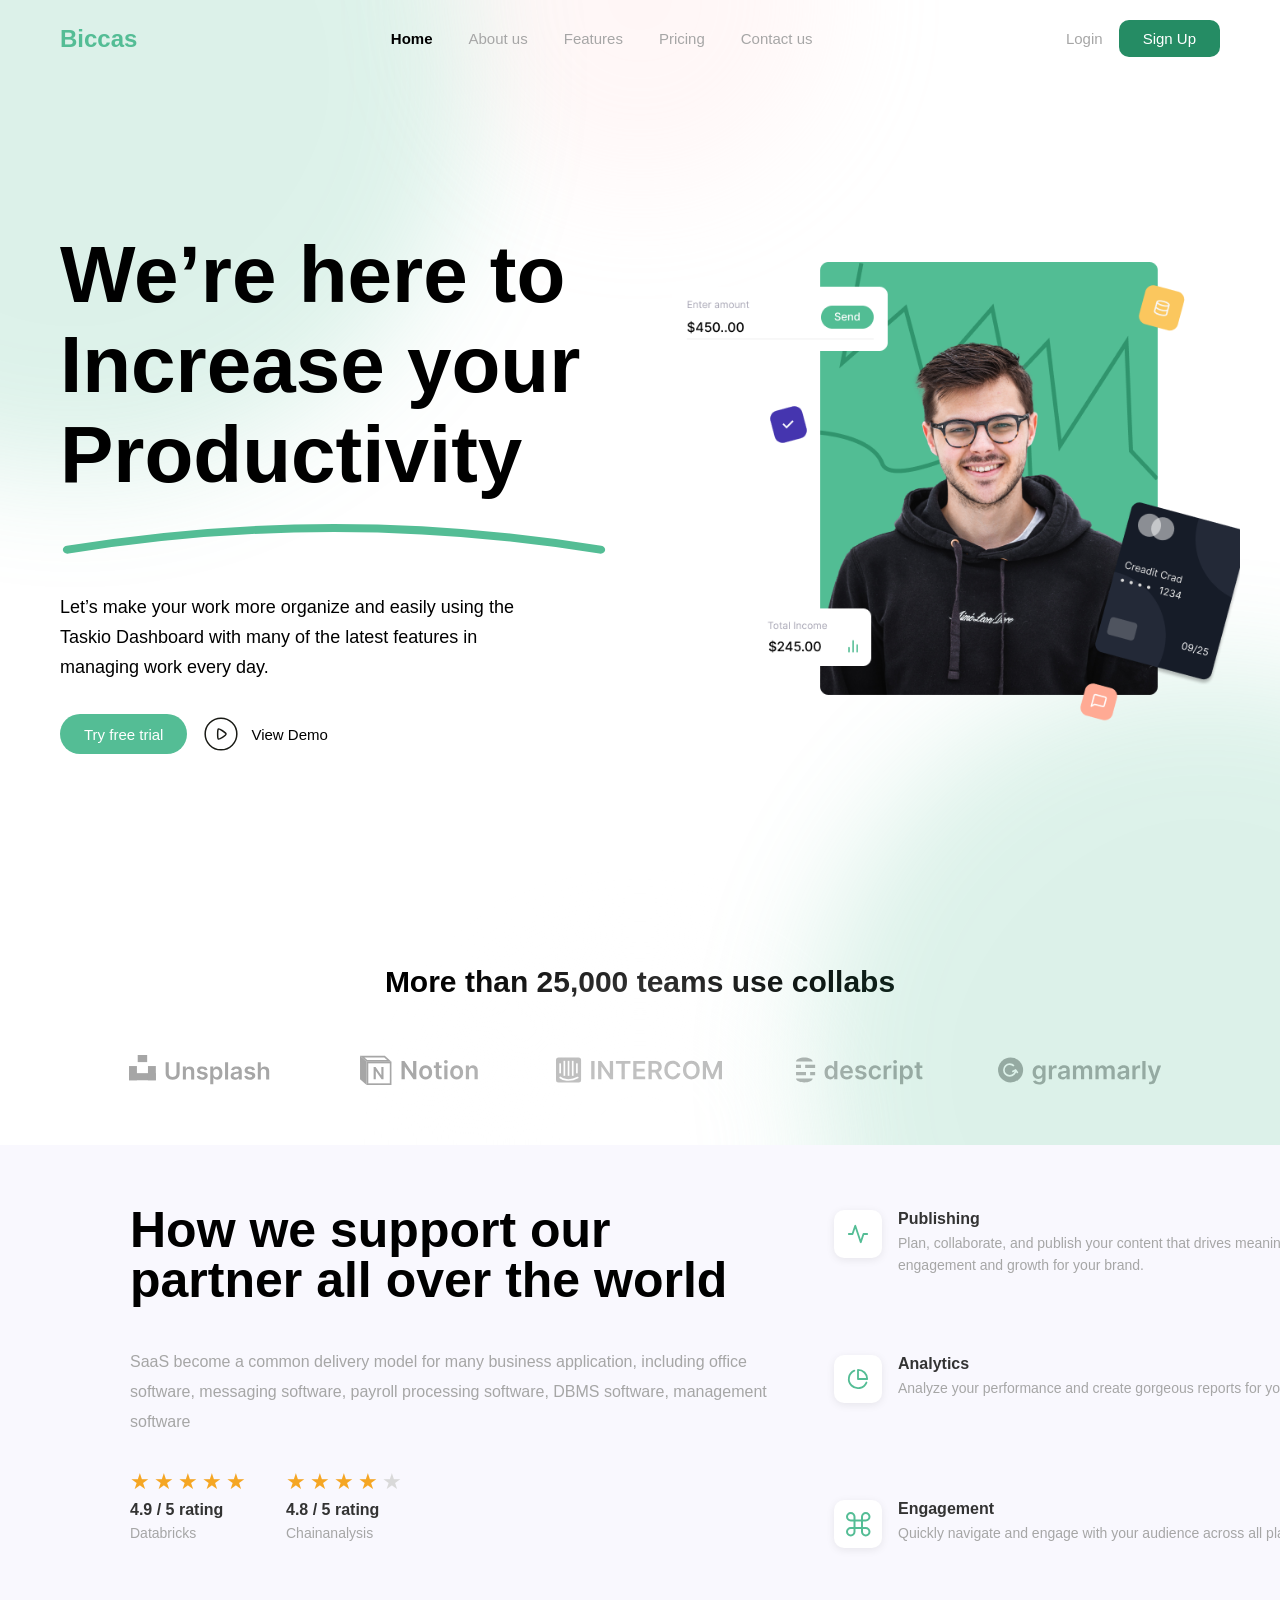
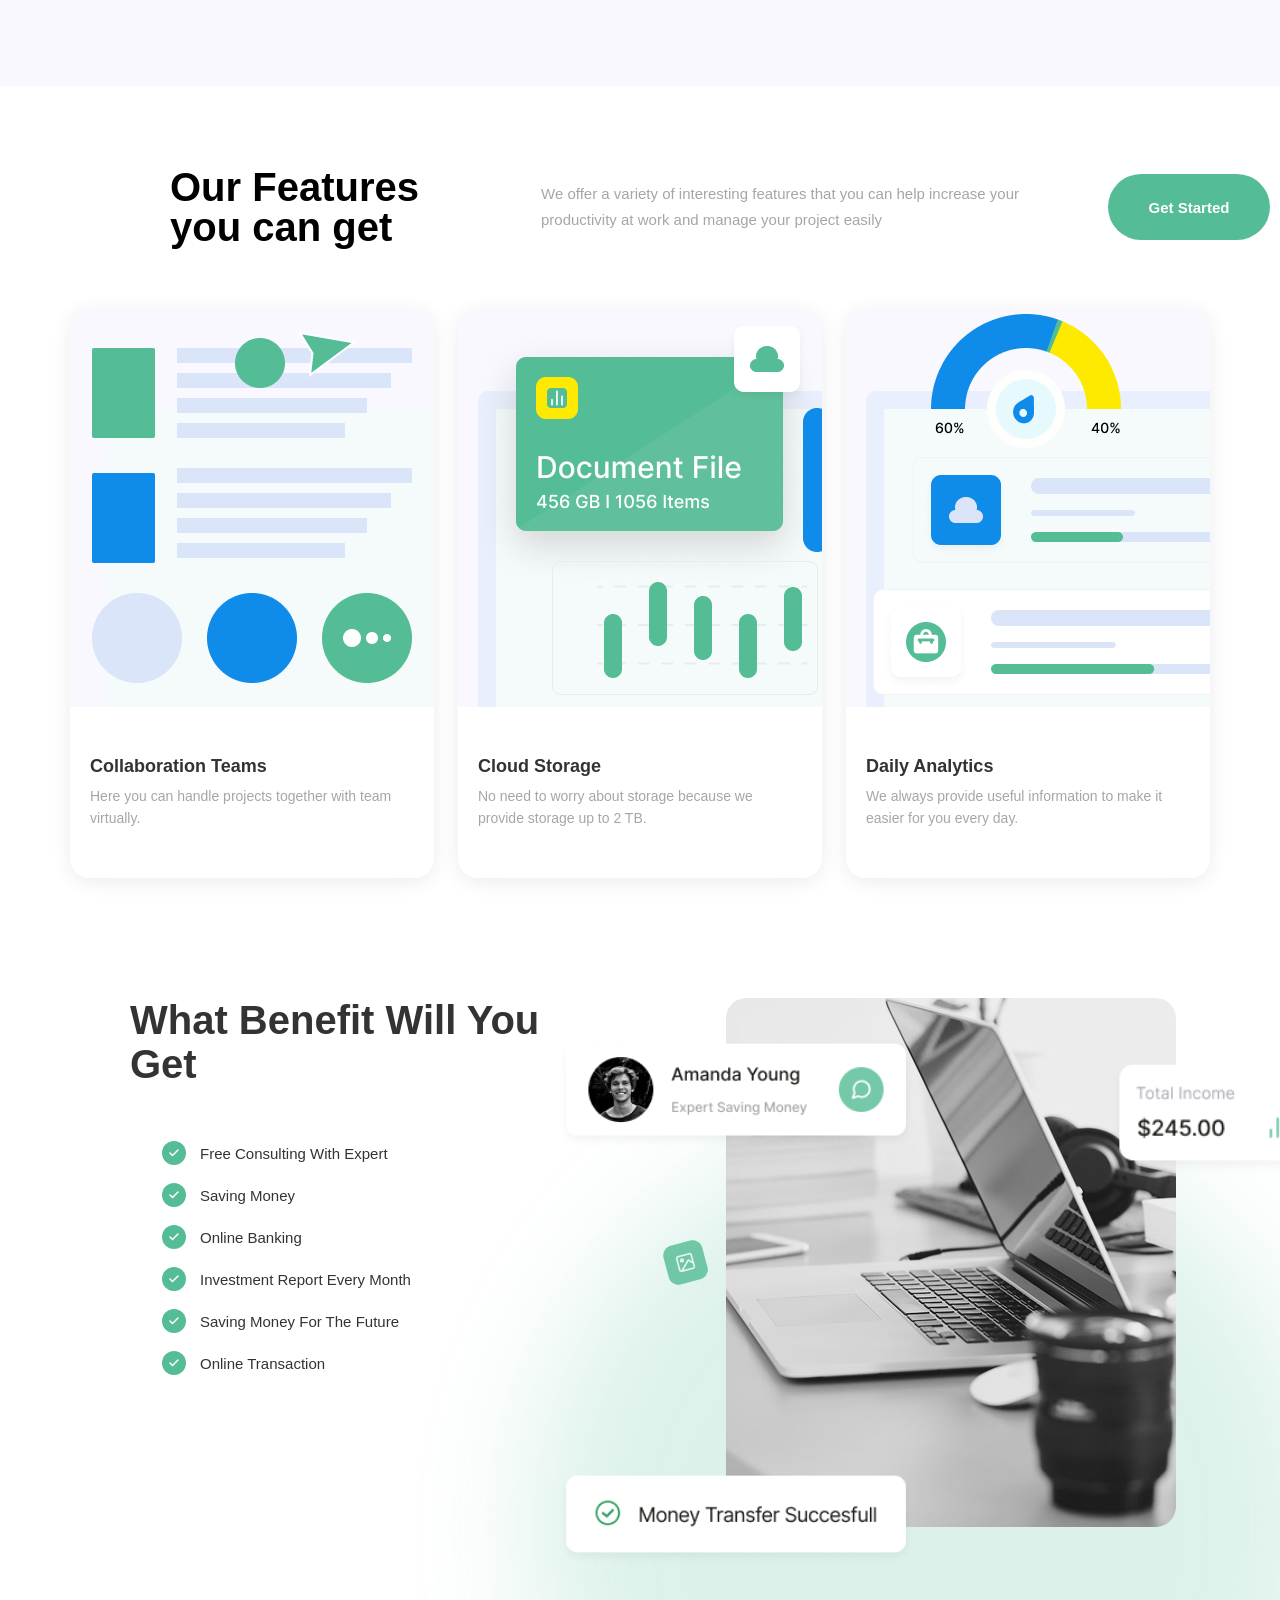
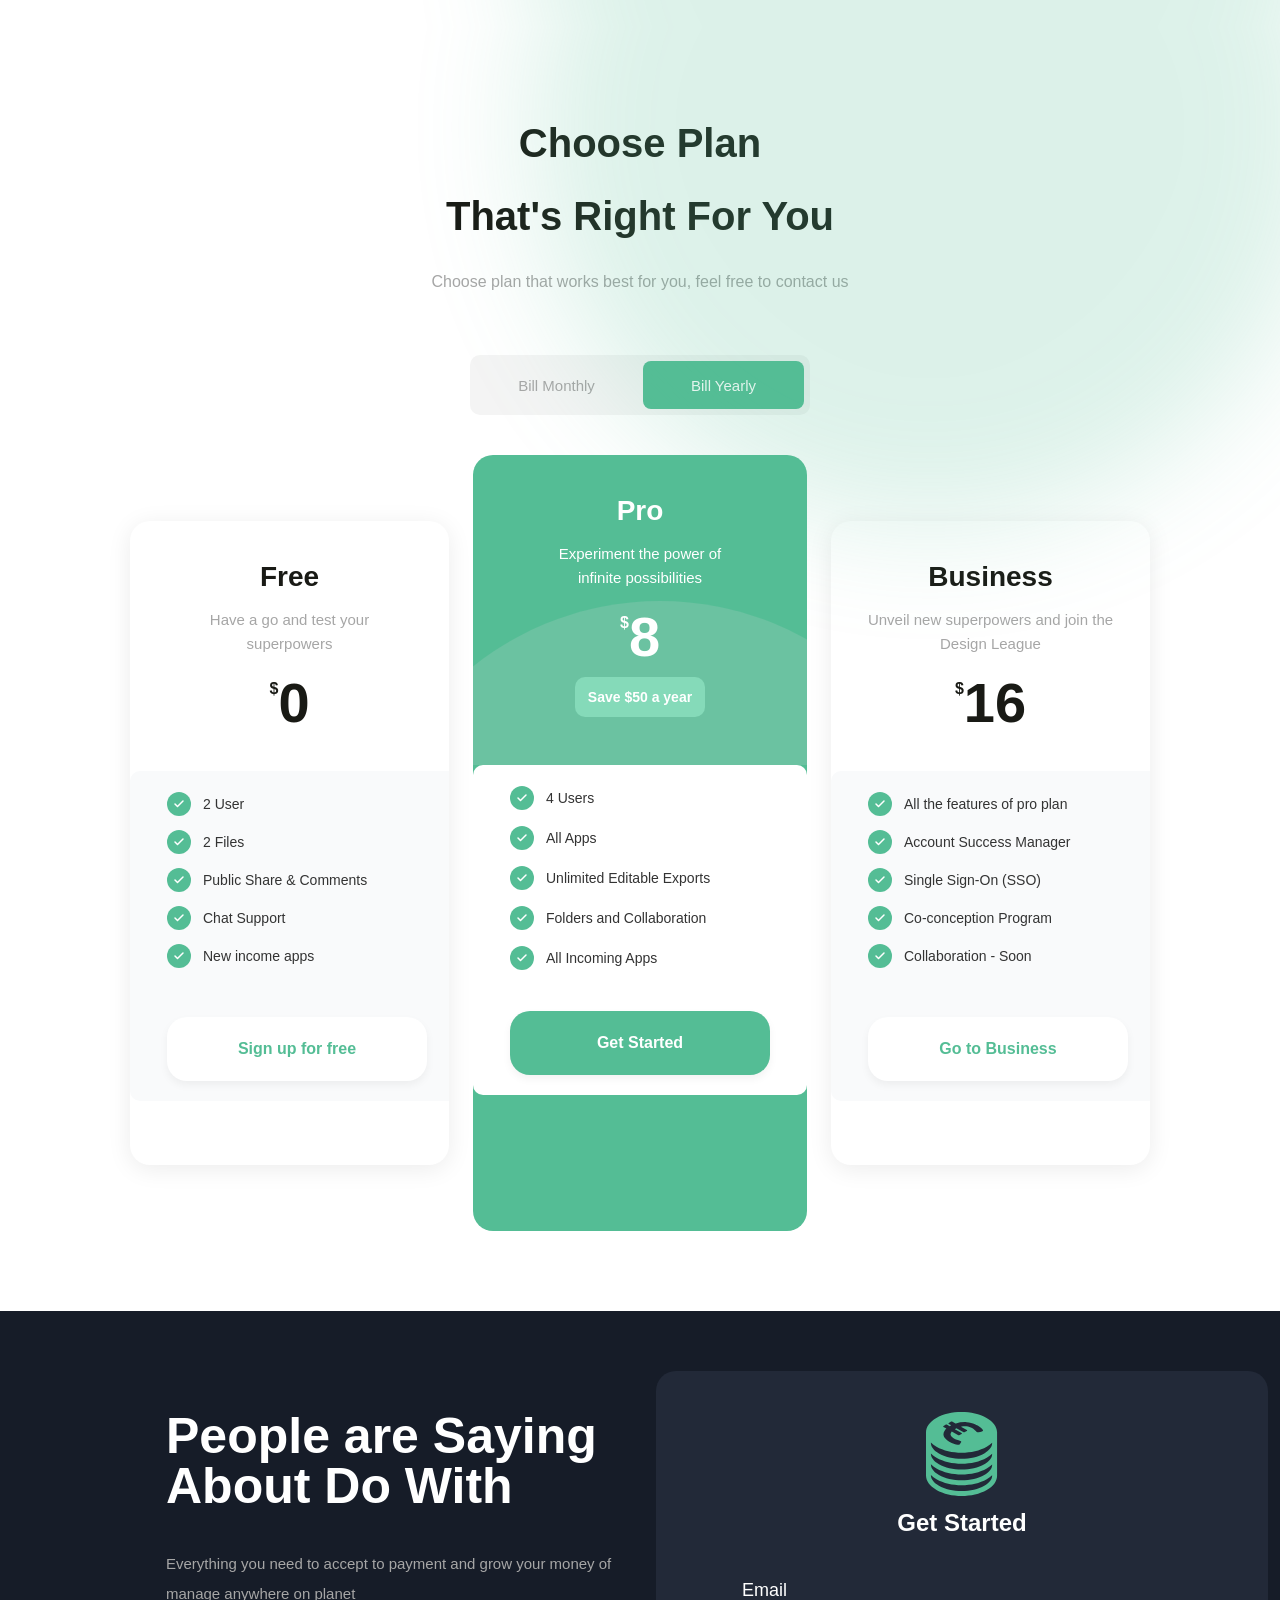
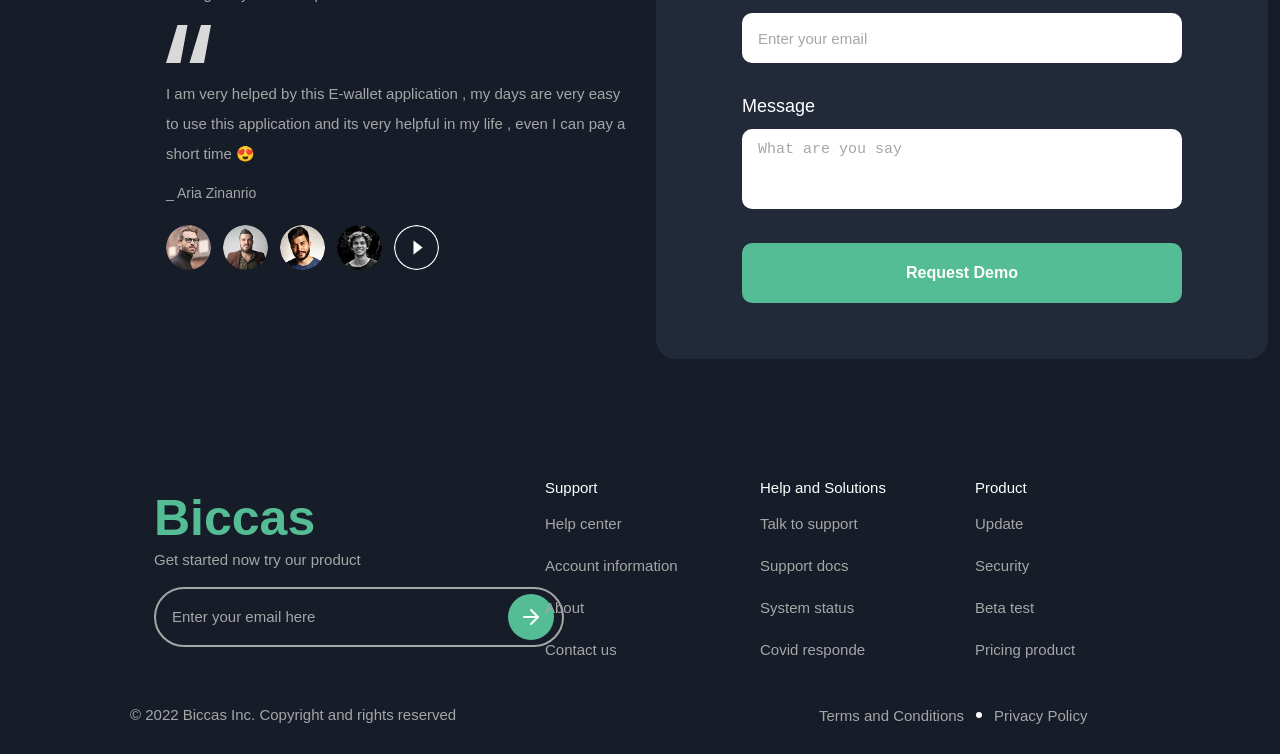
==== commit b40e93f2: "Fix: Updated icon" ====
--- a/index.html
+++ b/index.html
@@ -370,7 +370,7 @@
 
     <section class="cta-footer-section" id="contact-us">
         <div class="cta-left">
-            <h2 class="cta-header">People are Saying About DoWith</h2>
+            <h2 class="cta-header">People are Saying About Do With</h2>
             <p class="cta-desc">Everything you need to accept to payment and grow your money of manage anywhere on
                 planet</p>
             <img src="./public/footer1.png" alt="Testimonial" class="cta-avatar">
@@ -382,7 +382,7 @@
                 <img src="./public/contact2.png" alt="" class="cta-grid-img">
                 <img src="./public/contact3.png" alt="" class="cta-grid-img">
                 <img src="./public/contact4.png" alt="" class="cta-grid-img">
-                <img src="./public/play.png" alt="" class="cta-grid-img cta-grid-play">
+                <img src="./public/play2.png" alt="" class="cta-grid-img cta-grid-play">
             </div>
         </div>
         <div class="cta-right">
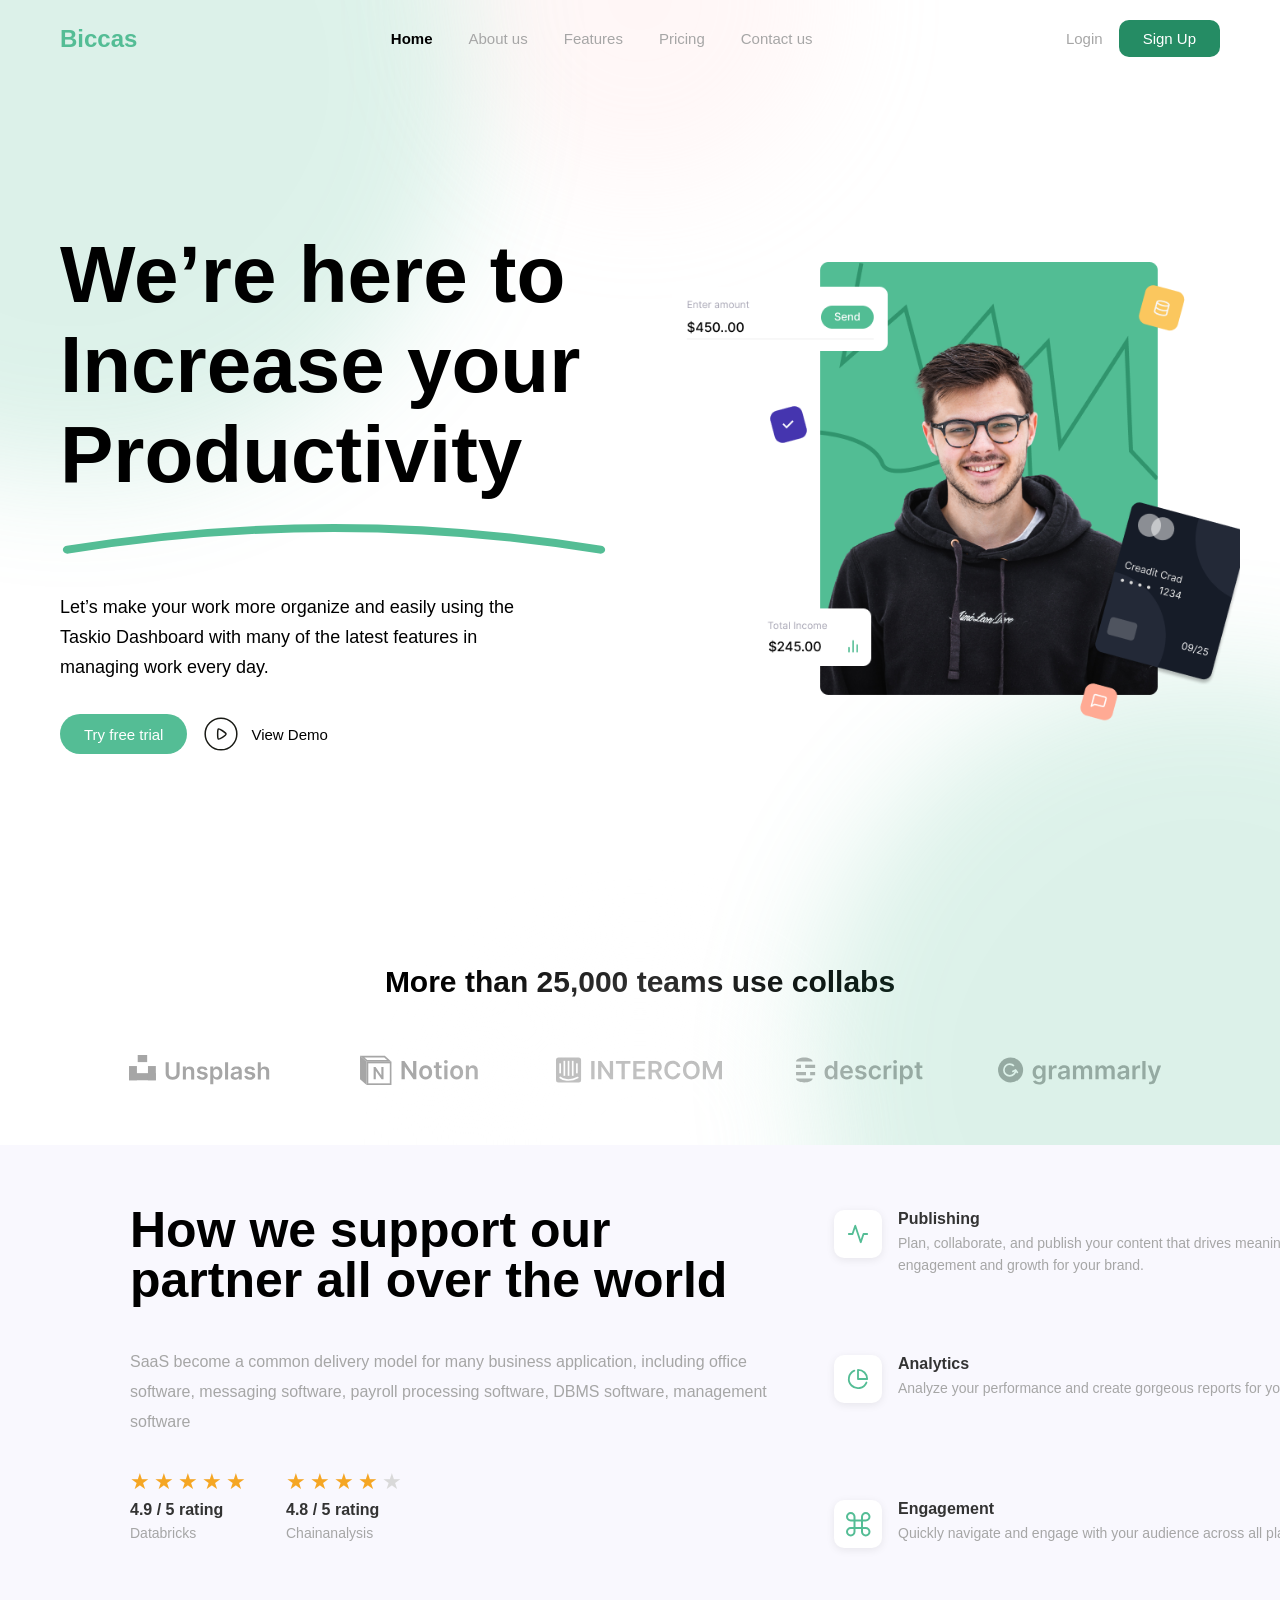
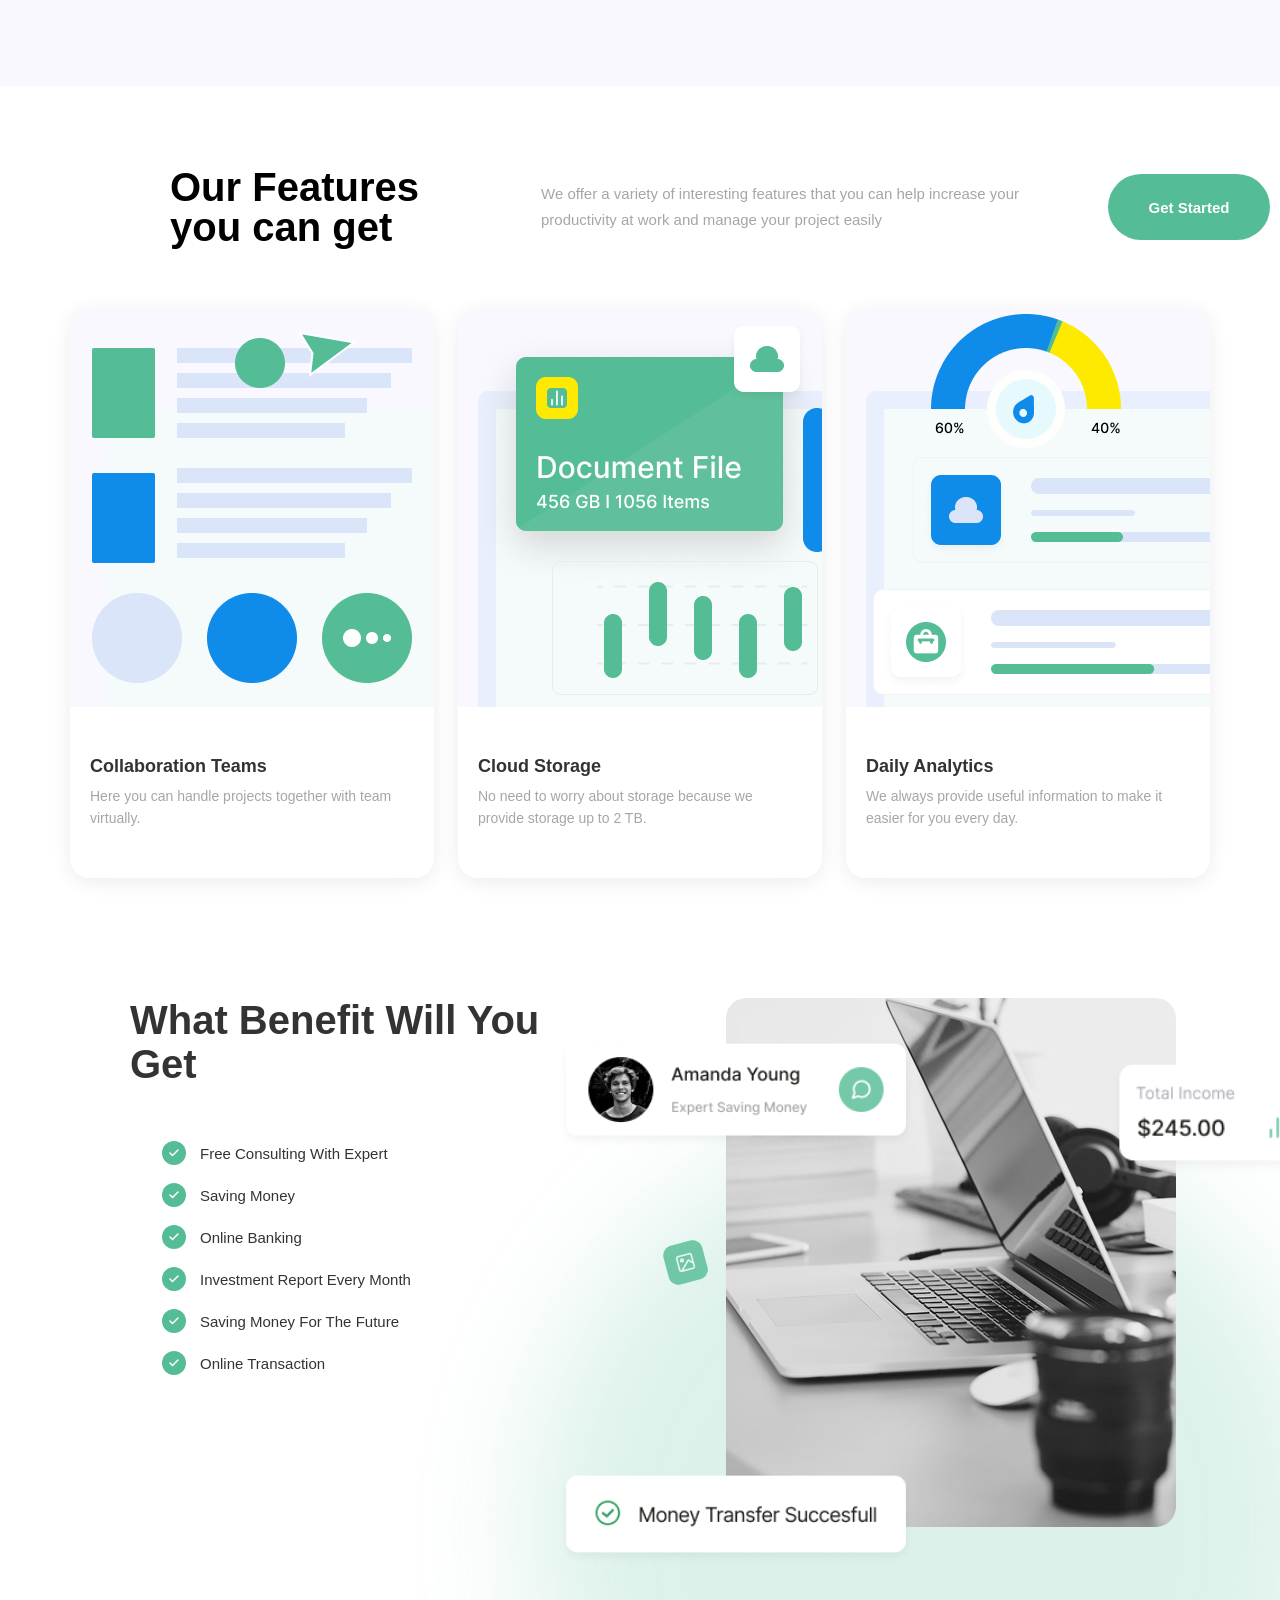
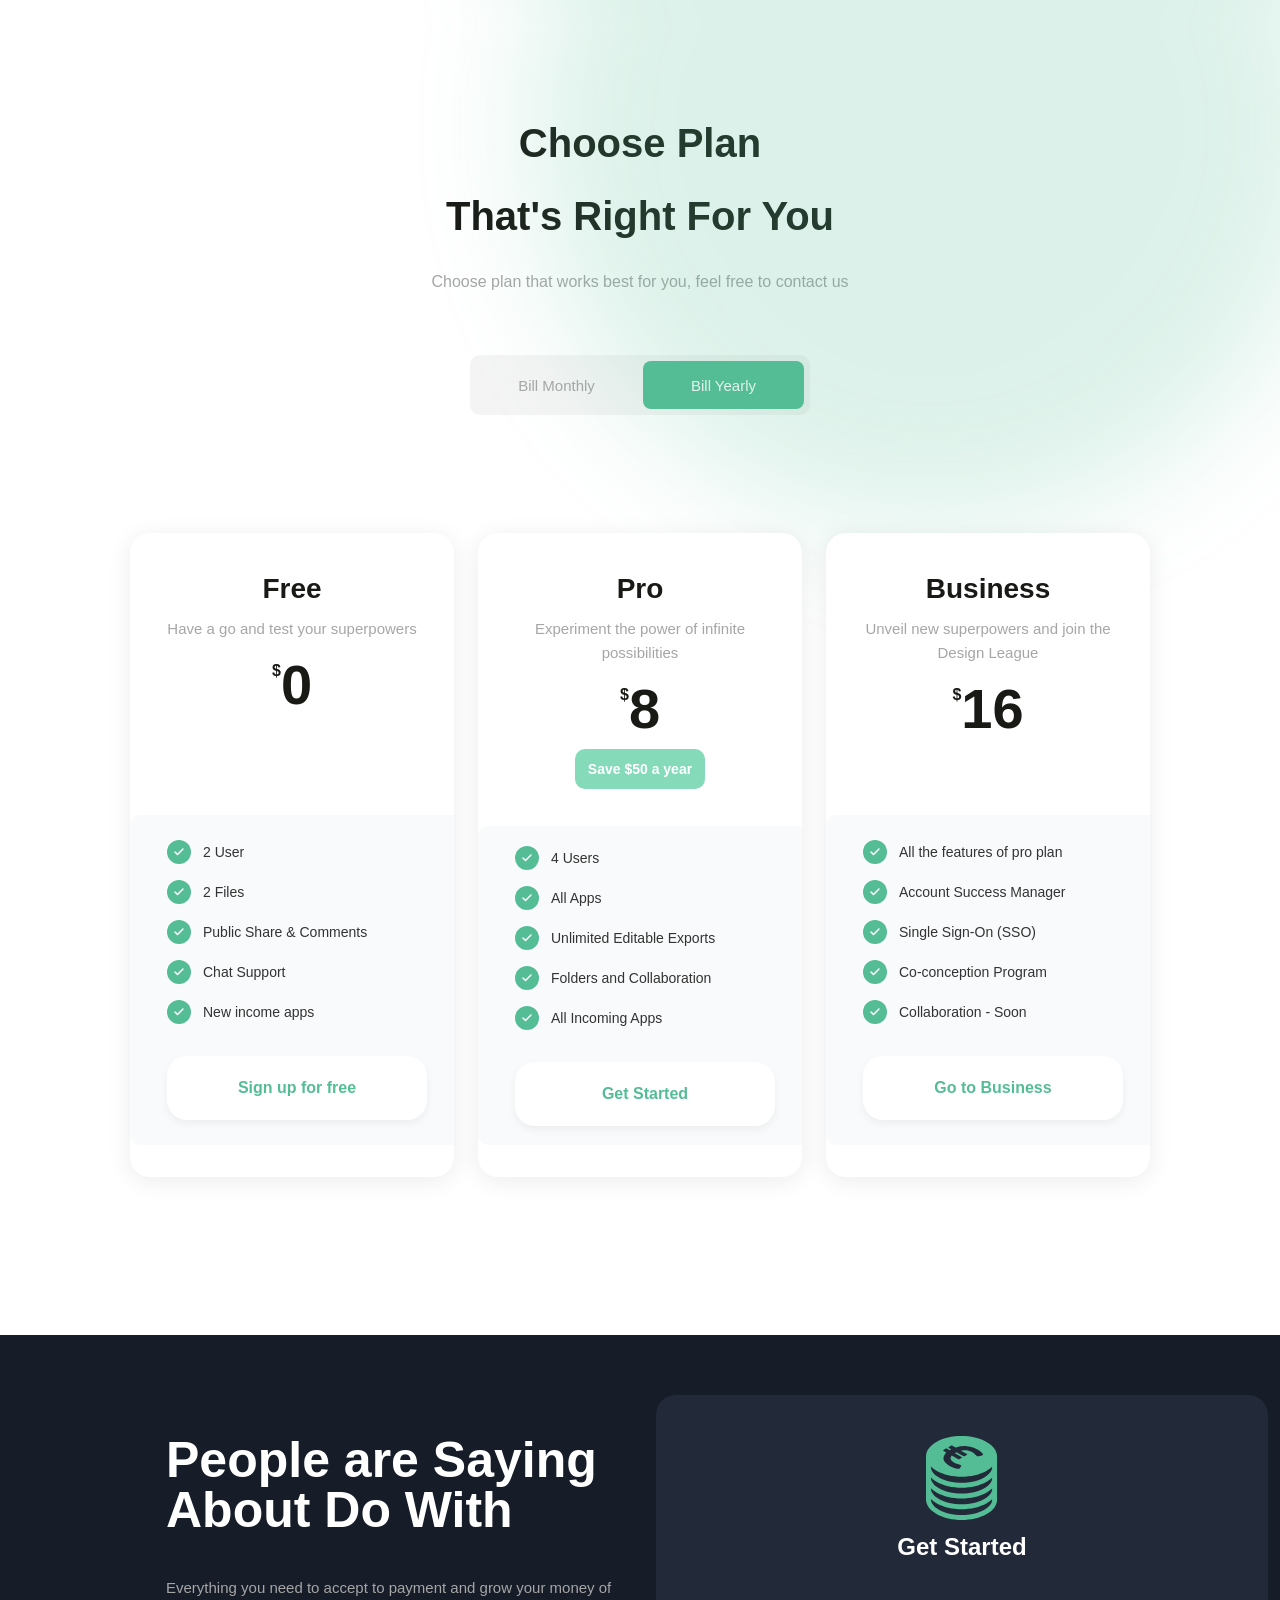
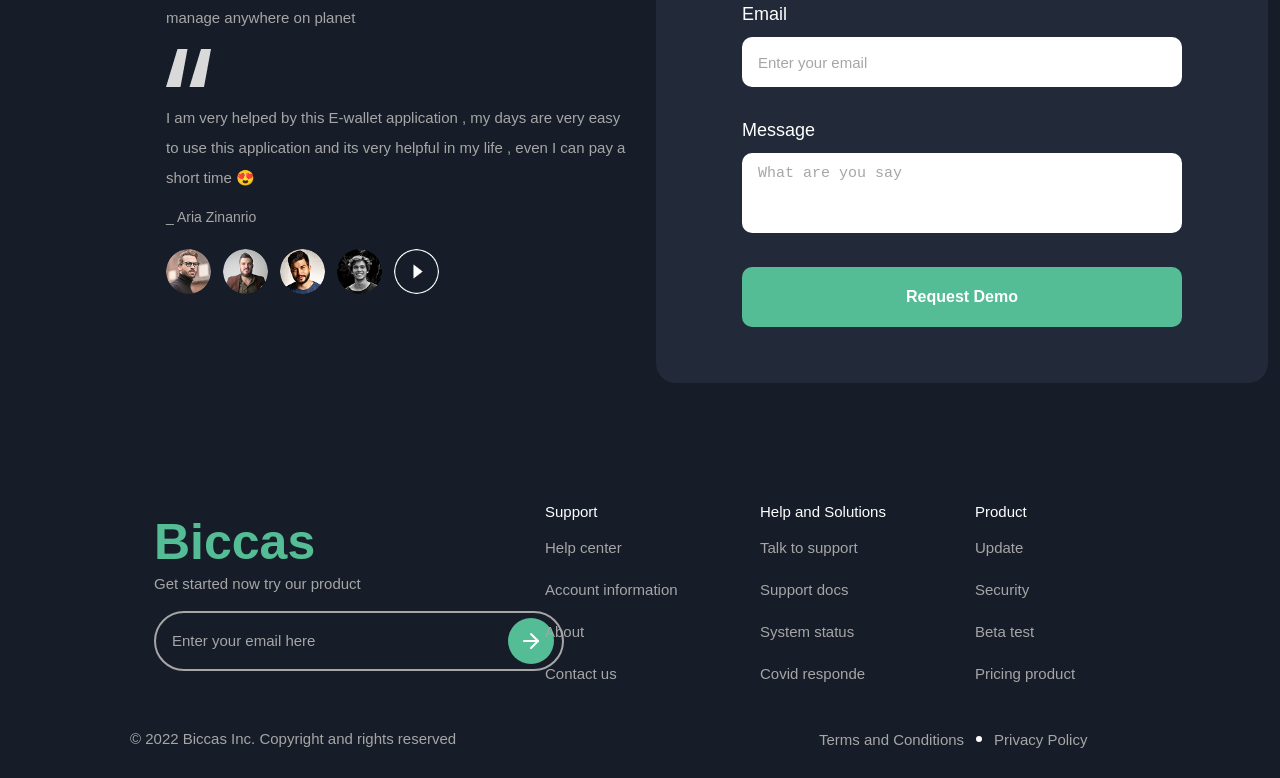
==== commit 4498c1d9: "Update: hover over pricing cards functionality" ====
--- a/index.html
+++ b/index.html
@@ -240,132 +240,77 @@
             <button class="toggle-btn active" id="btn-yearly" onclick="setBilling('yearly')">Bill Yearly</button>
         </div>
 
-        <div class="pricing-cards">
-            <div class="price-card price-card-side">
-                <div class="price-card-content">
-                    <h3 class="price-plan">Free</h3>
-                    <p class="price-plan-desc">Have a go and test your superpowers</p>
-                    <div class="price-amount"><span class="price-currency">$</span><span
-                            class="price-value">0</span></div>
-                </div>
-                <div class="price-features-box price-features-side">
-                    <div class="price-list-wrapper">
-                        <ul class="price-list">
-                            <li><span class="check-icon"><svg xmlns="http://www.w3.org/2000/svg" width="12"
-                                        height="12" viewBox="0 0 24 24" fill="none" stroke="#ffffff" stroke-width="3"
-                                        stroke-linecap="round" stroke-linejoin="round">
-                                        <polyline points="20 6 9 17 4 12" />
-                                    </svg></span>2 User</li>
-                            <li><span class="check-icon"><svg xmlns="http://www.w3.org/2000/svg" width="12"
-                                        height="12" viewBox="0 0 24 24" fill="none" stroke="#ffffff" stroke-width="3"
-                                        stroke-linecap="round" stroke-linejoin="round">
-                                        <polyline points="20 6 9 17 4 12" />
-                                    </svg></span>2 Files</li>
-                            <li><span class="check-icon"><svg xmlns="http://www.w3.org/2000/svg" width="12"
-                                        height="12" viewBox="0 0 24 24" fill="none" stroke="#ffffff" stroke-width="3"
-                                        stroke-linecap="round" stroke-linejoin="round">
-                                        <polyline points="20 6 9 17 4 12" />
-                                    </svg></span>Public Share &amp; Comments</li>
-                            <li><span class="check-icon"><svg xmlns="http://www.w3.org/2000/svg" width="12"
-                                        height="12" viewBox="0 0 24 24" fill="none" stroke="#ffffff" stroke-width="3"
-                                        stroke-linecap="round" stroke-linejoin="round">
-                                        <polyline points="20 6 9 17 4 12" />
-                                    </svg></span>Chat Support</li>
-                            <li><span class="check-icon"><svg xmlns="http://www.w3.org/2000/svg" width="12"
-                                        height="12" viewBox="0 0 24 24" fill="none" stroke="#ffffff" stroke-width="3"
-                                        stroke-linecap="round" stroke-linejoin="round">
-                                        <polyline points="20 6 9 17 4 12" />
-                                    </svg></span>New income apps</li>
-                        </ul>
-                        <button class="price-cta-btn">Sign up for free</button>
-                    </div>
-                </div>
-            </div>
-            <div class="price-card price-card-middle">
-                <div class="price-top-section">
-                    <div class="price-card-content">
-                        <h3 class="price-plan">Pro</h3>
-                        <p class="price-plan-desc">Experiment the power of infinite possibilities</p>
-                        <div class="price-amount"><span class="price-currency">$</span><span
-                                class="price-value">8</span></div>
-                        <div class="price-save-badge">Save $50 a year</div>
-                    </div>
-                    <div class="price-middle-circle"></div>
-                </div>
-                <div class="price-features-box price-features-middle">
-                    <div class="price-list-wrapper">
-                        <ul class="price-list">
-                            <li><span class="check-icon check-circle-white"><svg xmlns="http://www.w3.org/2000/svg"
-                                        width="12" height="12" viewBox="0 0 24 24" fill="none" stroke="#54bd95"
-                                        stroke-width="3" stroke-linecap="round" stroke-linejoin="round">
-                                        <polyline points="20 6 9 17 4 12" />
-                                    </svg></span>4 Users</li>
-                            <li><span class="check-icon check-circle-white"><svg xmlns="http://www.w3.org/2000/svg"
-                                        width="12" height="12" viewBox="0 0 24 24" fill="none" stroke="#54bd95"
-                                        stroke-width="3" stroke-linecap="round" stroke-linejoin="round">
-                                        <polyline points="20 6 9 17 4 12" />
-                                    </svg></span>All Apps</li>
-                            <li><span class="check-icon check-circle-white"><svg xmlns="http://www.w3.org/2000/svg"
-                                        width="12" height="12" viewBox="0 0 24 24" fill="none" stroke="#54bd95"
-                                        stroke-width="3" stroke-linecap="round" stroke-linejoin="round">
-                                        <polyline points="20 6 9 17 4 12" />
-                                    </svg></span>Unlimited Editable Exports</li>
-                            <li><span class="check-icon check-circle-white"><svg xmlns="http://www.w3.org/2000/svg"
-                                        width="12" height="12" viewBox="0 0 24 24" fill="none" stroke="#54bd95"
-                                        stroke-width="3" stroke-linecap="round" stroke-linejoin="round">
-                                        <polyline points="20 6 9 17 4 12" />
-                                    </svg></span>Folders and Collaboration</li>
-                            <li><span class="check-icon check-circle-white"><svg xmlns="http://www.w3.org/2000/svg"
-                                        width="12" height="12" viewBox="0 0 24 24" fill="none" stroke="#54bd95"
-                                        stroke-width="3" stroke-linecap="round" stroke-linejoin="round">
-                                        <polyline points="20 6 9 17 4 12" />
-                                    </svg></span>All Incoming Apps</li>
-                        </ul>
-                        <button class="price-cta-middle-btn">Get Started</button>
-                    </div>
-                </div>
-            </div>
-            <div class="price-card price-card-side">
-                <div class="price-card-content">
-                    <h3 class="price-plan">Business</h3>
-                    <p class="price-plan-desc">Unveil new superpowers and join the Design League</p>
-                    <div class="price-amount"><span class="price-currency">$</span><span
-                            class="price-value">16</span></div>
-                </div>
-                <div class="price-features-box price-features-side">
-                    <div class="price-list-wrapper">
-                        <ul class="price-list">
-                            <li><span class="check-icon"><svg xmlns="http://www.w3.org/2000/svg" width="12"
-                                        height="12" viewBox="0 0 24 24" fill="none" stroke="#ffffff" stroke-width="3"
-                                        stroke-linecap="round" stroke-linejoin="round">
-                                        <polyline points="20 6 9 17 4 12" />
-                                    </svg></span>All the features of pro plan</li>
-                            <li><span class="check-icon"><svg xmlns="http://www.w3.org/2000/svg" width="12"
-                                        height="12" viewBox="0 0 24 24" fill="none" stroke="#ffffff" stroke-width="3"
-                                        stroke-linecap="round" stroke-linejoin="round">
-                                        <polyline points="20 6 9 17 4 12" />
-                                    </svg></span>Account Success Manager</li>
-                            <li><span class="check-icon"><svg xmlns="http://www.w3.org/2000/svg" width="12"
-                                        height="12" viewBox="0 0 24 24" fill="none" stroke="#ffffff" stroke-width="3"
-                                        stroke-linecap="round" stroke-linejoin="round">
-                                        <polyline points="20 6 9 17 4 12" />
-                                    </svg></span>Single Sign-On (SSO)</li>
-                            <li><span class="check-icon"><svg xmlns="http://www.w3.org/2000/svg" width="12"
-                                        height="12" viewBox="0 0 24 24" fill="none" stroke="#ffffff" stroke-width="3"
-                                        stroke-linecap="round" stroke-linejoin="round">
-                                        <polyline points="20 6 9 17 4 12" />
-                                    </svg></span>Co-conception Program</li>
-                            <li><span class="check-icon"><svg xmlns="http://www.w3.org/2000/svg" width="12"
-                                        height="12" viewBox="0 0 24 24" fill="none" stroke="#ffffff" stroke-width="3"
-                                        stroke-linecap="round" stroke-linejoin="round">
-                                        <polyline points="20 6 9 17 4 12" />
-                                    </svg></span>Collaboration - Soon</li>
-                        </ul>
-                        <button class="price-cta-btn">Go to Business</button>
-                    </div>
-                </div>
-            </div>
-        </div>
+       <div class="pricing-cards">
+    <div class="price-card">
+        <div class="price-top-section">
+            <div class="price-card-content">
+                <h3 class="price-plan">Free</h3>
+                <p class="price-plan-desc">Have a go and test your superpowers</p>
+                <div class="price-amount"><span class="price-currency">$</span><span class="price-value">0</span></div>
+            </div>
+            <div class="price-hover-circle"></div>
+        </div>
+        <div class="price-features-box">
+            <div class="price-list-wrapper">
+                <ul class="price-list">
+                    <li><span class="check-icon"><svg xmlns="http://www.w3.org/2000/svg" width="12" height="12" viewBox="0 0 24 24" fill="none" stroke="#ffffff" stroke-width="3" stroke-linecap="round" stroke-linejoin="round"><polyline points="20 6 9 17 4 12" /></svg></span>2 User</li>
+                    <li><span class="check-icon"><svg xmlns="http://www.w3.org/2000/svg" width="12" height="12" viewBox="0 0 24 24" fill="none" stroke="#ffffff" stroke-width="3" stroke-linecap="round" stroke-linejoin="round"><polyline points="20 6 9 17 4 12" /></svg></span>2 Files</li>
+                    <li><span class="check-icon"><svg xmlns="http://www.w3.org/2000/svg" width="12" height="12" viewBox="0 0 24 24" fill="none" stroke="#ffffff" stroke-width="3" stroke-linecap="round" stroke-linejoin="round"><polyline points="20 6 9 17 4 12" /></svg></span>Public Share &amp; Comments</li>
+                    <li><span class="check-icon"><svg xmlns="http://www.w3.org/2000/svg" width="12" height="12" viewBox="0 0 24 24" fill="none" stroke="#ffffff" stroke-width="3" stroke-linecap="round" stroke-linejoin="round"><polyline points="20 6 9 17 4 12" /></svg></span>Chat Support</li>
+                    <li><span class="check-icon"><svg xmlns="http://www.w3.org/2000/svg" width="12" height="12" viewBox="0 0 24 24" fill="none" stroke="#ffffff" stroke-width="3" stroke-linecap="round" stroke-linejoin="round"><polyline points="20 6 9 17 4 12" /></svg></span>New income apps</li>
+                </ul>
+                <button class="price-cta-btn">Sign up for free</button>
+            </div>
+        </div>
+    </div>
+
+    <div class="price-card">
+        <div class="price-top-section">
+            <div class="price-card-content">
+                <h3 class="price-plan">Pro</h3>
+                <p class="price-plan-desc">Experiment the power of infinite possibilities</p>
+                <div class="price-amount"><span class="price-currency">$</span><span class="price-value">8</span></div>
+                <div class="price-save-badge">Save $50 a year</div>
+            </div>
+            <div class="price-hover-circle"></div>
+        </div>
+        <div class="price-features-box">
+            <div class="price-list-wrapper">
+                <ul class="price-list">
+                    <li><span class="check-icon"><svg xmlns="http://www.w3.org/2000/svg" width="12" height="12" viewBox="0 0 24 24" fill="none" stroke="#ffffff" stroke-width="3" stroke-linecap="round" stroke-linejoin="round"><polyline points="20 6 9 17 4 12" /></svg></span>4 Users</li>
+                    <li><span class="check-icon"><svg xmlns="http://www.w3.org/2000/svg" width="12" height="12" viewBox="0 0 24 24" fill="none" stroke="#ffffff" stroke-width="3" stroke-linecap="round" stroke-linejoin="round"><polyline points="20 6 9 17 4 12" /></svg></span>All Apps</li>
+                    <li><span class="check-icon"><svg xmlns="http://www.w3.org/2000/svg" width="12" height="12" viewBox="0 0 24 24" fill="none" stroke="#ffffff" stroke-width="3" stroke-linecap="round" stroke-linejoin="round"><polyline points="20 6 9 17 4 12" /></svg></span>Unlimited Editable Exports</li>
+                    <li><span class="check-icon"><svg xmlns="http://www.w3.org/2000/svg" width="12" height="12" viewBox="0 0 24 24" fill="none" stroke="#ffffff" stroke-width="3" stroke-linecap="round" stroke-linejoin="round"><polyline points="20 6 9 17 4 12" /></svg></span>Folders and Collaboration</li>
+                    <li><span class="check-icon"><svg xmlns="http://www.w3.org/2000/svg" width="12" height="12" viewBox="0 0 24 24" fill="none" stroke="#ffffff" stroke-width="3" stroke-linecap="round" stroke-linejoin="round"><polyline points="20 6 9 17 4 12" /></svg></span>All Incoming Apps</li>
+                </ul>
+                <button class="price-cta-btn">Get Started</button>
+            </div>
+        </div>
+    </div>
+
+    <div class="price-card">
+        <div class="price-top-section">
+            <div class="price-card-content">
+                <h3 class="price-plan">Business</h3>
+                <p class="price-plan-desc">Unveil new superpowers and join the Design League</p>
+                <div class="price-amount"><span class="price-currency">$</span><span class="price-value">16</span></div>
+            </div>
+            <div class="price-hover-circle"></div>
+        </div>
+        <div class="price-features-box">
+            <div class="price-list-wrapper">
+                <ul class="price-list">
+                    <li><span class="check-icon"><svg xmlns="http://www.w3.org/2000/svg" width="12" height="12" viewBox="0 0 24 24" fill="none" stroke="#ffffff" stroke-width="3" stroke-linecap="round" stroke-linejoin="round"><polyline points="20 6 9 17 4 12" /></svg></span>All the features of pro plan</li>
+                    <li><span class="check-icon"><svg xmlns="http://www.w3.org/2000/svg" width="12" height="12" viewBox="0 0 24 24" fill="none" stroke="#ffffff" stroke-width="3" stroke-linecap="round" stroke-linejoin="round"><polyline points="20 6 9 17 4 12" /></svg></span>Account Success Manager</li>
+                    <li><span class="check-icon"><svg xmlns="http://www.w3.org/2000/svg" width="12" height="12" viewBox="0 0 24 24" fill="none" stroke="#ffffff" stroke-width="3" stroke-linecap="round" stroke-linejoin="round"><polyline points="20 6 9 17 4 12" /></svg></span>Single Sign-On (SSO)</li>
+                    <li><span class="check-icon"><svg xmlns="http://www.w3.org/2000/svg" width="12" height="12" viewBox="0 0 24 24" fill="none" stroke="#ffffff" stroke-width="3" stroke-linecap="round" stroke-linejoin="round"><polyline points="20 6 9 17 4 12" /></svg></span>Co-conception Program</li>
+                    <li><span class="check-icon"><svg xmlns="http://www.w3.org/2000/svg" width="12" height="12" viewBox="0 0 24 24" fill="none" stroke="#ffffff" stroke-width="3" stroke-linecap="round" stroke-linejoin="round"><polyline points="20 6 9 17 4 12" /></svg></span>Collaboration - Soon</li>
+                </ul>
+                <button class="price-cta-btn">Go to Business</button>
+            </div>
+        </div>
+    </div>
+</div>
     </section>
 
     <section class="cta-footer-section" id="contact-us">
--- a/style.css
+++ b/style.css
@@ -667,257 +667,220 @@
 }
 
 .pricing-cards {
-	display: flex;
-	align-items: center;
-	justify-content: center;
-	gap: 24px;
-	margin-top: 40px;
+    display: flex;
+    align-items: center;
+    justify-content: center;
+    gap: 24px;
+    margin-top: 40px;
+    min-height: 800px; /* Prevents layout jumps when a card expands */
 }
 
 .price-card {
-	width: 374px;
-	border-radius: 20px;
-	overflow: hidden;
-}
-
-.price-card-side {
-	height: 644px;
-	background-color: #ffffff;
-	box-shadow: 0 4px 24px rgba(0, 0, 0, 0.08);
-}
-
-.price-card-middle {
-	height: 776px;
-	background-color: #54bd95;
-	position: relative;
+    width: 374px;
+    height: 644px;
+    border-radius: 20px;
+    overflow: hidden;
+    background-color: #ffffff;
+    box-shadow: 0 4px 24px rgba(0, 0, 0, 0.08);
+    display: flex;
+    flex-direction: column;
+    transition: all 0.3s ease;
+    position: relative;
+}
+
+/* Hover effect triggers the green transformation */
+.price-card:hover {
+    height: 776px;
+    background-color: #54bd95;
+}
+
+.price-top-section {
+    position: relative;
+    overflow: hidden;
+    flex-grow: 1;
+    display: flex;
+    flex-direction: column;
+    justify-content: flex-start;
+    z-index: 1;
 }
 
 .price-card-content {
-	padding: 40px 32px;
-	text-align: center;
+    padding: 40px 32px;
+    text-align: center;
+    position: relative;
+    z-index: 2;
+}
+
+/* The ellipse (hidden by default) */
+.price-hover-circle {
+    position: absolute;
+    width: 600px;
+    height: 600px;
+    top: 146px;
+    left: -113px;
+    background-color: #6bc2a1;
+    border-radius: 50%;
+    opacity: 0;
+    z-index: 0;
+    transition: opacity 0.3s ease;
+    pointer-events: none;
+}
+
+.price-card:hover .price-hover-circle {
+    opacity: 1;
+}
+
+.price-save-badge {
+    width: 130px;
+    height: 40px;
+    background-color: #85dab9;
+    border-radius: 10px;
+    display: flex;
+    align-items: center;
+    justify-content: center;
+    margin: 12px auto 8px;
+    font-size: 14px;
+    font-weight: 600;
+    color: #ffffff;
+}
+
+/* Smooth text color transitions */
+.price-plan {
+    font-size: 28px;
+    font-weight: 700;
+    color: #191a15;
+    margin-bottom: 12px;
+    transition: color 0.3s ease;
+}
+
+.price-plan-desc {
+    font-size: 15px;
+    font-weight: 400;
+    color: #a6a6a6;
+    line-height: 24px;
+    width: 251px;
+    margin: 0 auto;
+    display: flex;
+    align-items: center;
+    justify-content: center;
+    transition: color 0.3s ease;
 }
 
 .price-amount {
-	display: inline-flex;
-	align-items: flex-start;
-	margin: 16px auto 0;
+    display: inline-flex;
+    align-items: flex-start;
+    margin: 16px auto 0;
 }
 
 .price-currency {
-	font-size: 16px;
-	font-weight: 600;
-	color: #191a15;
-	line-height: 1;
-	padding-top: 6px;
+    font-size: 16px;
+    font-weight: 600;
+    color: #191a15;
+    line-height: 1;
+    padding-top: 6px;
+    transition: color 0.3s ease;
 }
 
 .price-value {
-	font-size: 56px;
-	font-weight: 700;
-	color: #191a15;
-	line-height: 1;
-}
-
-.price-card-middle .price-currency,
-.price-card-middle .price-value {
-	color: #ffffff;
+    font-size: 56px;
+    font-weight: 700;
+    color: #191a15;
+    line-height: 1;
+    transition: color 0.3s ease;
+}
+
+/* Applying white text on hover */
+.price-card:hover .price-plan,
+.price-card:hover .price-plan-desc,
+.price-card:hover .price-currency,
+.price-card:hover .price-value {
+    color: #ffffff;
 }
 
 .price-features-box {
-	width: 334px;
-	height: 330px;
-	border-radius: 10px;
-	margin: 0 auto;
-	z-index: 1;
-	position: relative;
-}
-
-.price-features-side {
-	background-color: #f9fafb;
-	display: flex;
-	align-items: center;
-	justify-content: center;
+    width: 334px;
+    height: 330px;
+    border-radius: 10px;
+    margin: 0 auto 32px auto;
+    z-index: 2;
+    position: relative;
+    background-color: #f9fafb;
+    display: flex;
+    align-items: center;
+    justify-content: center;
+    transition: background-color 0.3s ease;
+}
+
+.price-card:hover .price-features-box {
+    background-color: #ffffff;
 }
 
 .price-list-wrapper {
-	width: 260px;
-	height: 329px;
-	display: flex;
-	flex-direction: column;
-	justify-content: space-between;
-	padding: 20px 0;
+    width: 260px;
+    display: flex;
+    flex-direction: column;
+    gap: 32px;
 }
 
 .price-list {
-	list-style: none;
-	display: flex;
-	flex-direction: column;
-	gap: 14px;
+    list-style: none;
+    display: flex;
+    flex-direction: column;
+    gap: 16px;
 }
 
 .price-list li {
-	display: flex;
-	align-items: center;
-	gap: 12px;
-	font-size: 14px;
-	font-weight: 500;
-	color: #333333;
-}
-
+    display: flex;
+    align-items: center;
+    gap: 12px;
+    font-size: 14px;
+    font-weight: 500;
+    color: #333333;
+}
+
+/* Animating the checkmarks */
+.price-card .check-icon {
+    width: 24px;
+    height: 24px;
+    min-width: 24px;
+    background-color: #54bd95;
+    border-radius: 50%;
+    display: flex;
+    align-items: center;
+    justify-content: center;
+    transition: background-color 0.3s ease;
+}
+
+.price-card .check-icon svg {
+    transition: stroke 0.3s ease;
+}
+
+.price-card:hover .check-icon {
+    background-color: #ffffff;
+}
+
+.price-card:hover .check-icon svg {
+    stroke: #54bd95 !important;
+}
+
+/* Animating the CTA button */
 .price-cta-btn {
-	width: 260px;
-	height: 64px;
-	border-radius: 20px;
-	border: none;
-	background-color: #ffffff;
-	box-shadow: 0px 4px 9px 0px rgba(0, 0, 0, 0.05);
-	color: #54bd95;
-	font-size: 16px;
-	font-weight: 600;
-	cursor: pointer;
-}
-
-.price-cta-btn:hover {
-	background-color: #f0faf6;
-}
-
-.price-cta-middle-btn {
-	width: 260px;
-	height: 64px;
-	border-radius: 20px;
-	border: none;
-	background-color: #54bd95;
-	box-shadow: 0px 4px 9px 0px rgba(0, 0, 0, 0.05);
-	color: #ffffff;
-	font-size: 16px;
-	font-weight: 600;
-	cursor: pointer;
-}
-
-.price-cta-middle-btn:hover {
-	opacity: 0.9;
-}
-
-.check-circle-white {
-	background-color: #ffffff;
-}
-
-.price-card-middle .price-value,
-.price-card-middle .price-currency {
-	color: #ffffff !important;
-}
-
-.price-features-middle .price-list li {
-	color: #333333;
-}
-
-.price-features-middle .price-list li .check-circle-white svg {
-	stroke: #ffffff;
-}
-
-.price-features-middle {
-	background-color: #ffffff;
-	display: flex;
-	align-items: center;
-	justify-content: center;
-}
-
-.price-features-middle .price-list-wrapper {
-	width: 260px;
-	height: 329px;
-	display: flex;
-	flex-direction: column;
-	justify-content: space-between;
-	padding: 20px 0;
-}
-
-.price-features-middle .price-list {
-	gap: 16px;
-}
-
-.price-features-middle .price-cta-middle-btn {
-	width: 260px;
-}
-
-.price-card-middle {
-	position: relative;
-	overflow: visible;
-	display: flex;
-	flex-direction: column;
-}
-
-.price-top-section {
-	position: relative;
-	overflow: hidden;
-}
-
-.price-card-middle .price-card-content {
-	position: relative;
-	z-index: 1;
-}
-
-.price-save-badge {
-	width: 130px;
-	height: 40px;
-	background-color: #85dab9;
-	border-radius: 10px;
-	display: flex;
-	align-items: center;
-	justify-content: center;
-	margin: 12px auto 8px;
-	font-size: 14px;
-	font-weight: 600;
-	line-height: 30px;
-	letter-spacing: 0%;
-	color: #ffffff;
-	position: relative;
-	z-index: 1;
-}
-
-.price-middle-circle {
-	position: absolute;
-	width: 600px;
-	height: 600px;
-	top: 146px;
-	left: -113px;
-	background-color: #6bc2a1;
-	border-radius: 50%;
-	opacity: 1;
-	z-index: 0;
-}
-
-.price-plan {
-	font-size: 28px;
-	font-weight: 700;
-	color: #191a15;
-	margin-bottom: 12px;
-}
-
-.price-card-middle .price-plan,
-.price-card-middle .price-plan-desc {
-	color: #ffffff;
-}
-
-.price-plan-desc {
-	font-size: 15px;
-	font-weight: 400;
-	color: #a6a6a6;
-	line-height: 24px;
-	width: 210px;
-	height: 54px;
-	margin: 0 auto;
-	display: flex;
-	align-items: center;
-	justify-content: center;
-}
-
-.price-card-middle .price-plan-desc {
-	color: #ffffff;
-	width: 210px;
-}
-
-.price-card-side:last-child .price-plan-desc {
-	width: 251px;
+    width: 260px;
+    height: 64px;
+    border-radius: 20px;
+    border: none;
+    background-color: #ffffff;
+    box-shadow: 0px 4px 9px 0px rgba(0, 0, 0, 0.05);
+    color: #54bd95;
+    font-size: 16px;
+    font-weight: 600;
+    cursor: pointer;
+    transition: all 0.3s ease;
+}
+
+.price-card:hover .price-cta-btn {
+    background-color: #54bd95;
+    color: #ffffff;
 }
 
 .benefits {
